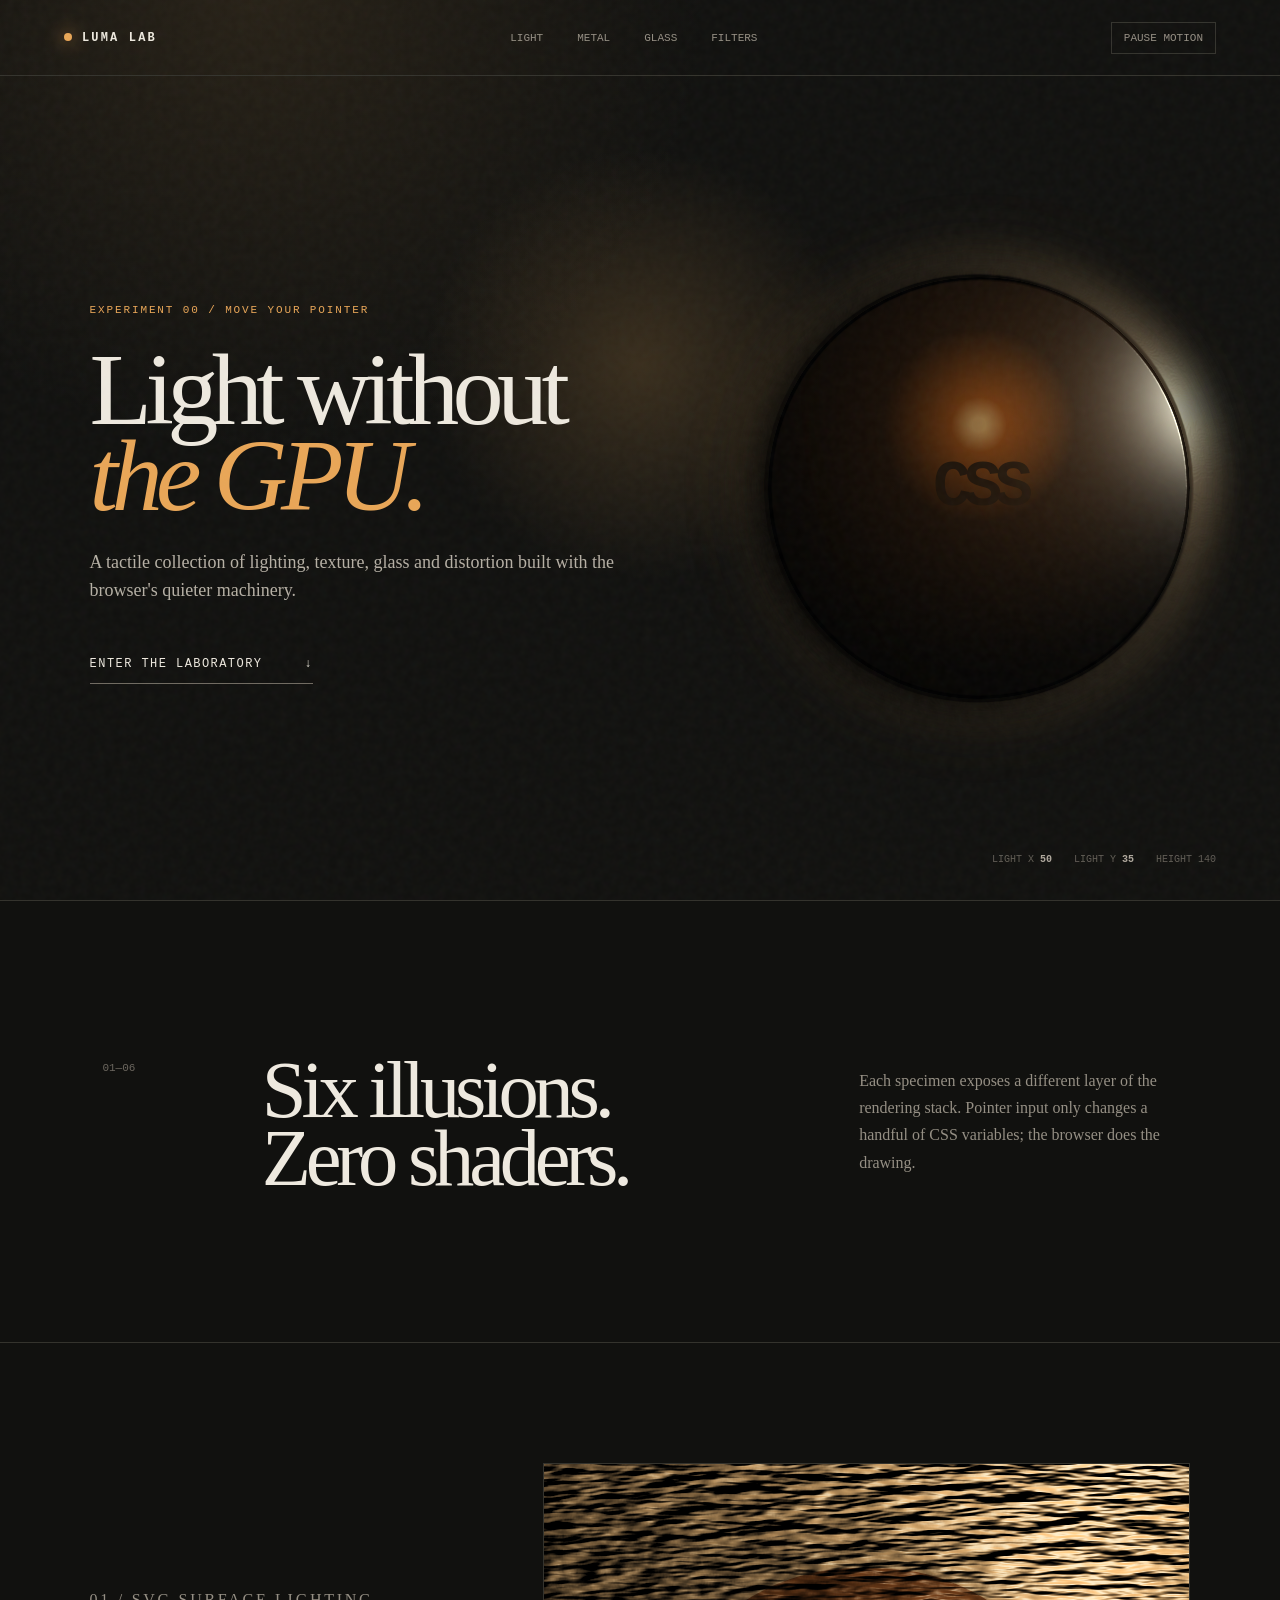
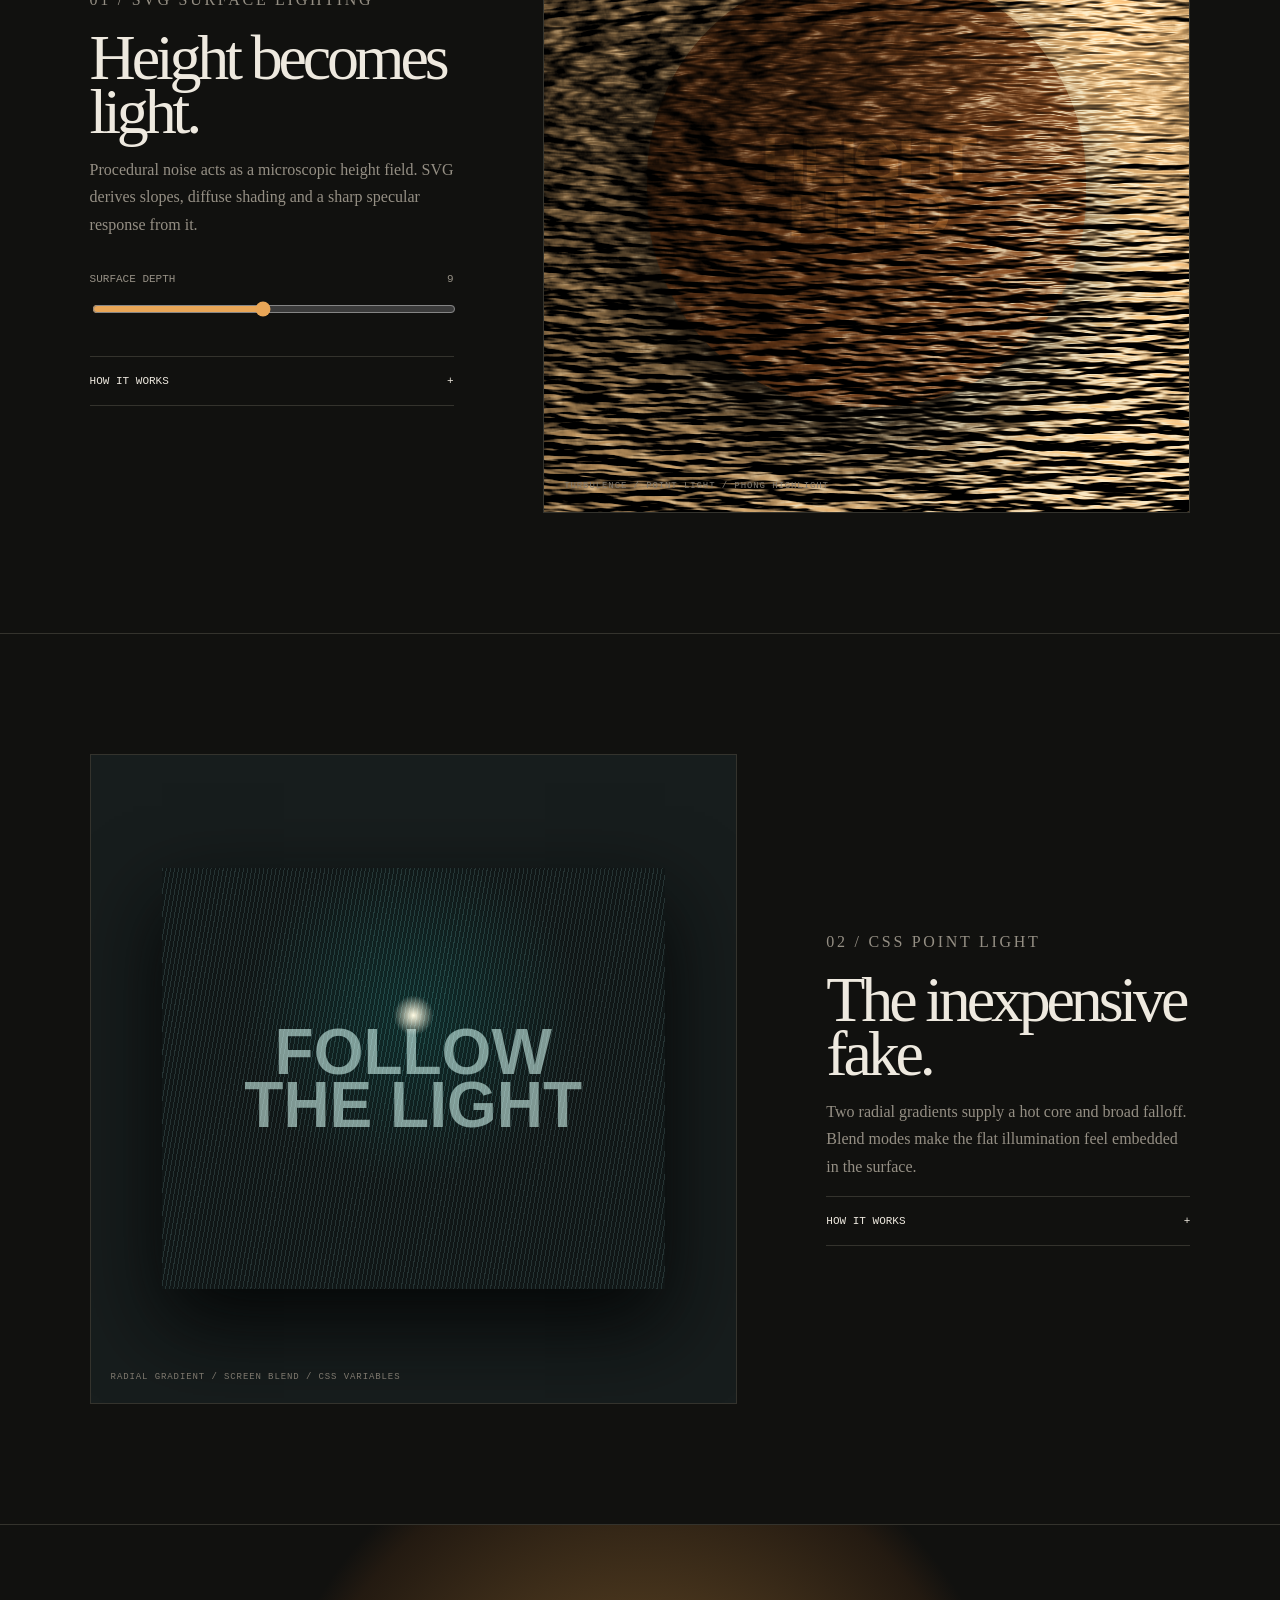
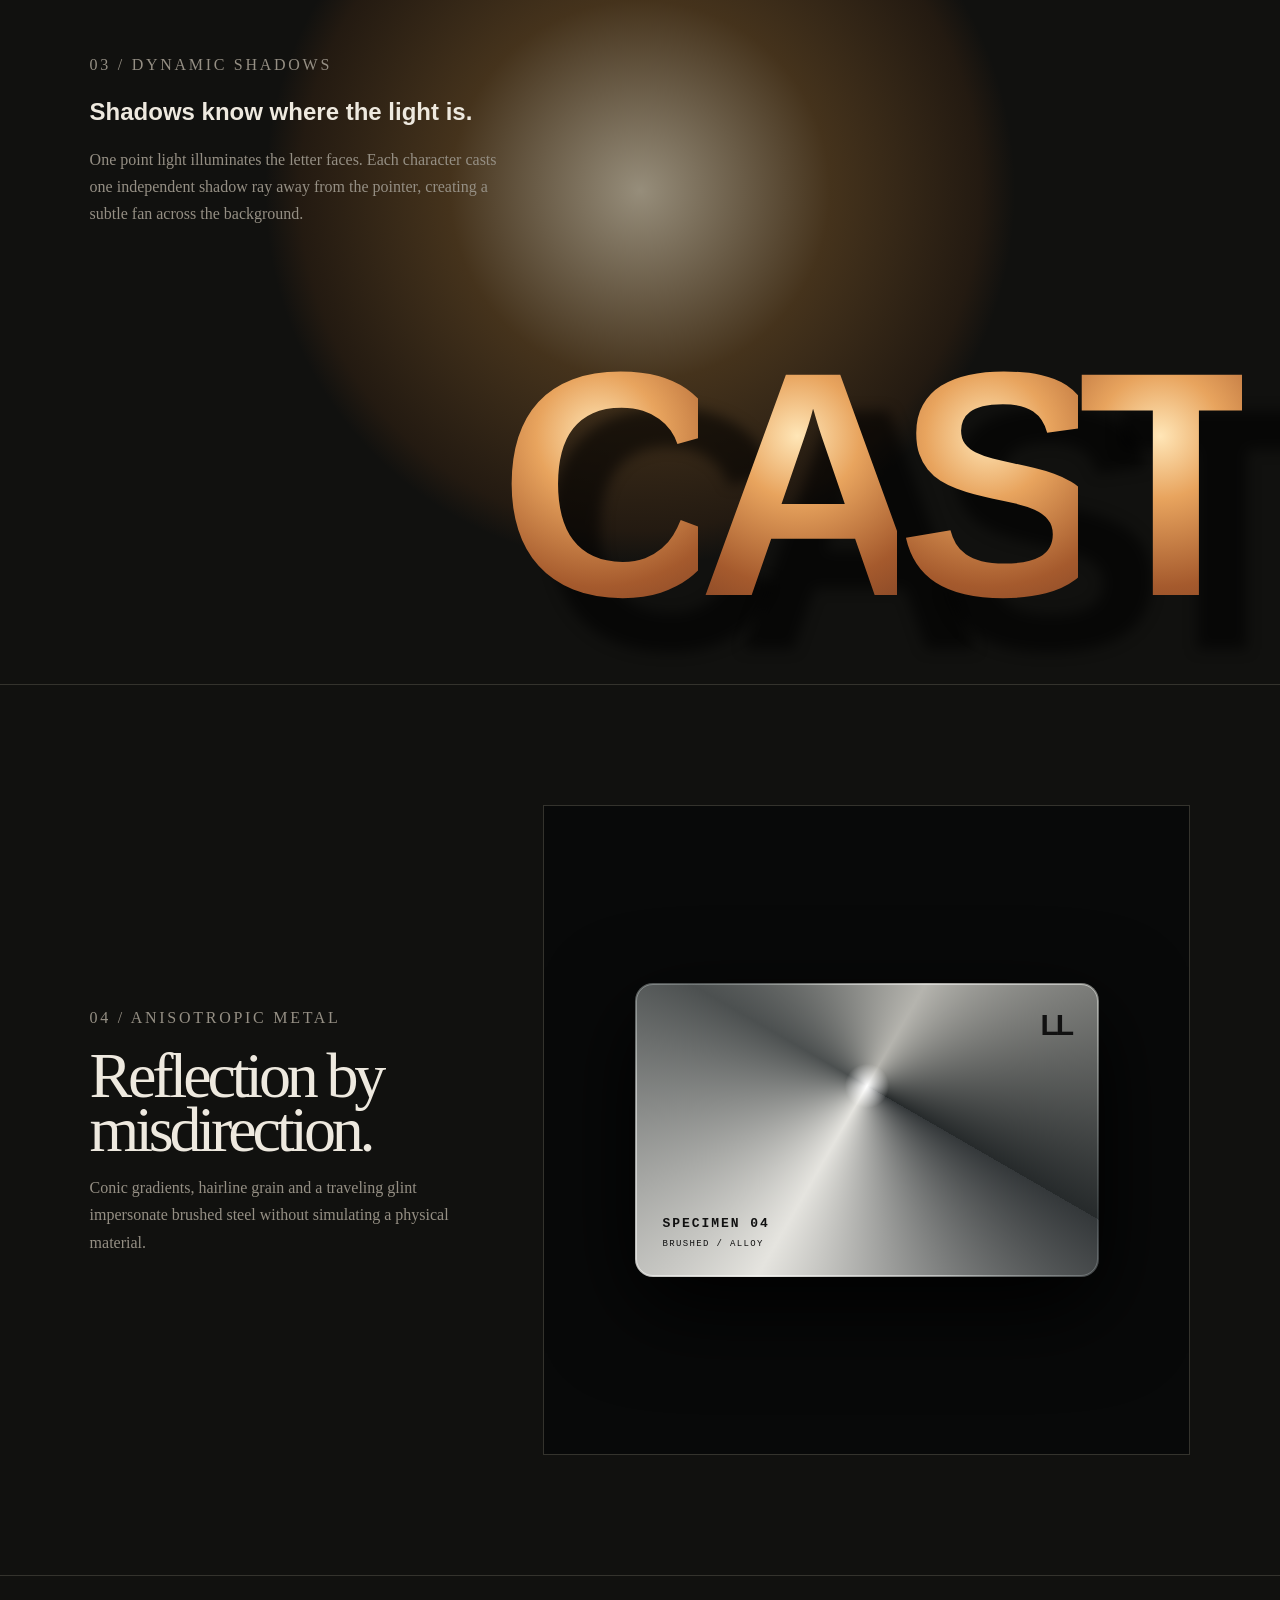
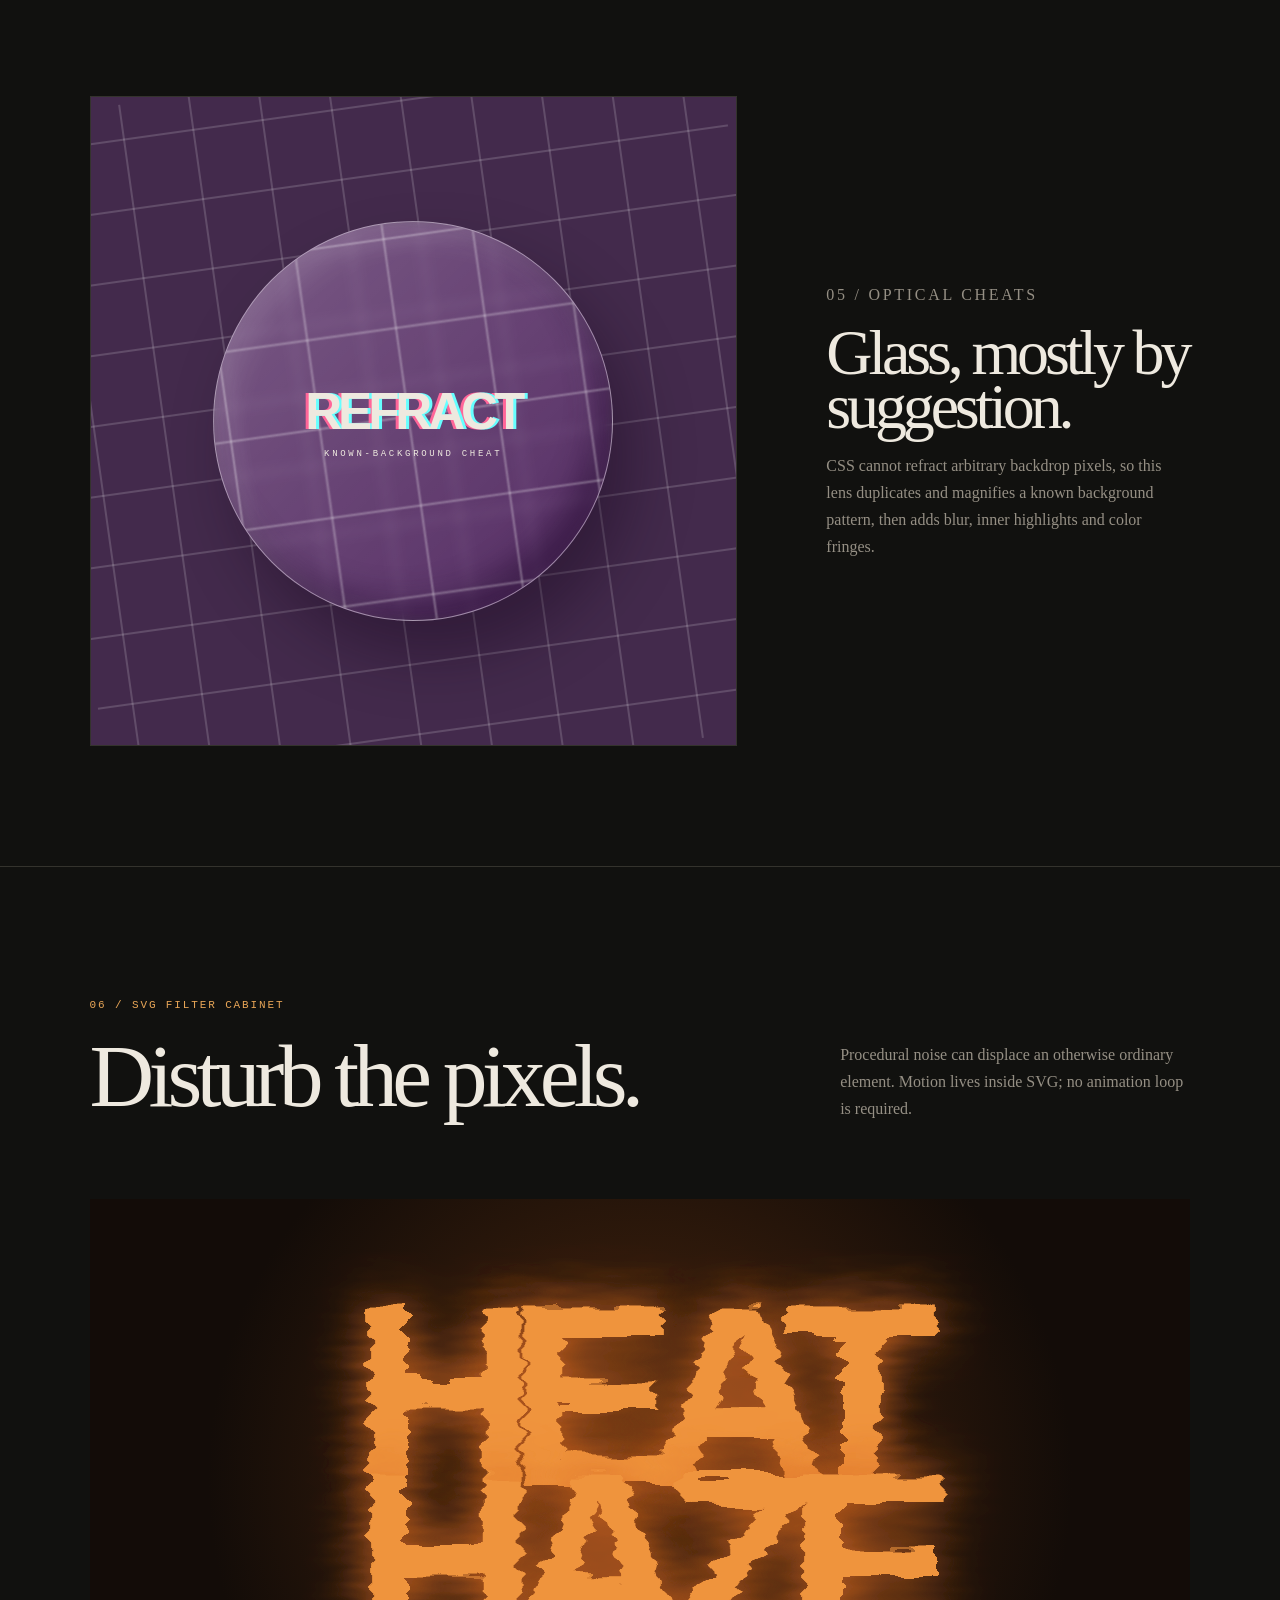
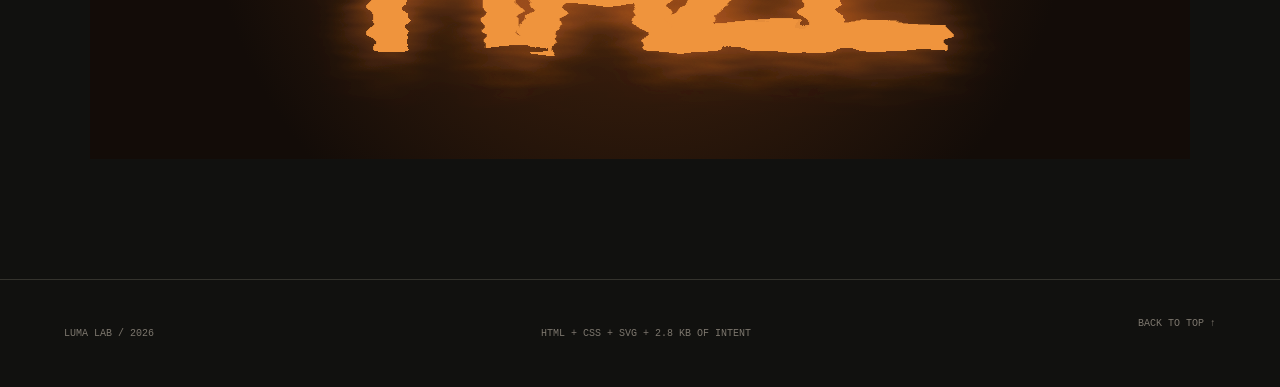
==== index.html @ a8d51a3a "Create Luma Lab CSS experiments" ====
<!doctype html>
<html lang="en">
<head>
  <meta charset="utf-8">
  <meta name="viewport" content="width=device-width,initial-scale=1">
  <meta name="description" content="A hands-on museum of CSS and SVG lighting illusions.">
  <title>Luma Lab — CSS Material Experiments</title>
  <link rel="stylesheet" href="styles.css">
  <link rel="stylesheet" href="overrides.css">
  <script src="script.js" defer></script>
</head>
<body>
  <svg class="filter-bank" aria-hidden="true">
    <defs>
      <filter id="hero-relief" x="-20%" y="-30%" width="140%" height="160%" color-interpolation-filters="sRGB">
        <feGaussianBlur in="SourceAlpha" stdDeviation="1.6" result="height"/>
        <feDiffuseLighting in="height" surfaceScale="7" diffuseConstant="1.15" lighting-color="#ffd8a0" result="diffuse">
          <fePointLight class="svg-light" x="450" y="120" z="140"/>
        </feDiffuseLighting>
        <feSpecularLighting in="height" surfaceScale="7" specularConstant="1.2" specularExponent="30" lighting-color="#fff8de" result="specular">
          <fePointLight class="svg-light" x="450" y="120" z="140"/>
        </feSpecularLighting>
        <feComposite in="diffuse" in2="SourceAlpha" operator="in" result="lit"/>
        <feBlend in="SourceGraphic" in2="lit" mode="multiply" result="shaded"/>
        <feComposite in="specular" in2="SourceAlpha" operator="in" result="shine"/>
        <feMerge><feMergeNode in="shaded"/><feMergeNode in="shine"/></feMerge>
      </filter>
      <filter id="rough-surface" x="-15%" y="-15%" width="130%" height="130%" color-interpolation-filters="sRGB">
        <feTurbulence type="fractalNoise" baseFrequency=".018 .1" numOctaves="3" seed="8" result="noise"/>
        <feDiffuseLighting in="noise" surfaceScale="9" diffuseConstant="1.1" lighting-color="#f2bc78" result="diffuse">
          <fePointLight class="svg-light" x="450" y="120" z="130"/>
        </feDiffuseLighting>
        <feSpecularLighting in="noise" surfaceScale="7" specularConstant=".75" specularExponent="22" lighting-color="#fff4ce" result="specular">
          <fePointLight class="svg-light" x="450" y="120" z="130"/>
        </feSpecularLighting>
        <feBlend in="SourceGraphic" in2="diffuse" mode="multiply" result="base"/>
        <feBlend in="base" in2="specular" mode="screen"/>
      </filter>
      <filter id="heat-haze" x="-15%" y="-15%" width="130%" height="130%">
        <feTurbulence type="fractalNoise" baseFrequency=".012 .07" numOctaves="2" seed="11" result="noise">
          <animate attributeName="baseFrequency" dur="8s" values=".012 .07;.018 .09;.012 .07" repeatCount="indefinite"/>
        </feTurbulence>
        <feDisplacementMap in="SourceGraphic" in2="noise" scale="24" xChannelSelector="R" yChannelSelector="B"/>
      </filter>
    </defs>
  </svg>

  <header class="site-header">
    <a class="brand" href="#top" aria-label="Luma Lab home"><span class="brand-dot"></span>LUMA LAB</a>
    <nav aria-label="Exhibits"><a href="#light">Light</a><a href="#metal">Metal</a><a href="#glass">Glass</a><a href="#filters">Filters</a></nav>
    <button class="motion-toggle" type="button" aria-pressed="false">Pause motion</button>
  </header>

  <main id="top">
    <section class="hero pointer-stage" data-svg-light>
      <div class="hero-copy">
        <p class="eyebrow">EXPERIMENT 00 / MOVE YOUR POINTER</p>
        <h1>Light without<br><em>the GPU.</em></h1>
        <p class="lede">A tactile collection of lighting, texture, glass and distortion built with the browser's quieter machinery.</p>
        <a class="start-link" href="#light">Enter the laboratory <span>↓</span></a>
      </div>
      <div class="hero-orb" aria-hidden="true"><span>CSS</span></div>
      <div class="hero-readout" aria-hidden="true"><span>LIGHT X <b data-readout-x>50</b></span><span>LIGHT Y <b data-readout-y>35</b></span><span>HEIGHT 140</span></div>
    </section>

    <section class="intro">
      <p class="section-number">01—06</p>
      <h2>Six illusions.<br>Zero shaders.</h2>
      <p>Each specimen exposes a different layer of the rendering stack. Pointer input only changes a handful of CSS variables; the browser does the drawing.</p>
    </section>

    <section class="exhibit" id="light">
      <div class="exhibit-copy">
        <p class="eyebrow">01 / SVG SURFACE LIGHTING</p>
        <h2>Height becomes light.</h2>
        <p>Procedural noise acts as a microscopic height field. SVG derives slopes, diffuse shading and a sharp specular response from it.</p>
        <div class="control-row">
          <label for="depth">Surface depth <output id="depth-output">9</output></label>
          <input id="depth" type="range" min="1" max="18" value="9">
        </div>
        <button class="details-toggle" type="button" aria-expanded="false">How it works <span>+</span></button>
        <div class="details"><code>&lt;feTurbulence&gt; → &lt;feDiffuseLighting&gt;<br>+ &lt;feSpecularLighting&gt;</code></div>
      </div>
      <div class="specimen rough-specimen pointer-stage" data-svg-light>
        <div class="rough-surface"><span>HEIGHT<br>FIELD</span></div>
        <p class="specimen-label">TURBULENCE / POINT LIGHT / PHONG HIGHLIGHT</p>
      </div>
    </section>

    <section class="exhibit reverse" id="gradient-light">
      <div class="exhibit-copy">
        <p class="eyebrow">02 / CSS POINT LIGHT</p>
        <h2>The inexpensive fake.</h2>
        <p>Two radial gradients supply a hot core and broad falloff. Blend modes make the flat illumination feel embedded in the surface.</p>
        <button class="details-toggle" type="button" aria-expanded="false">How it works <span>+</span></button>
        <div class="details"><code>radial-gradient(at var(--x) var(--y))<br>background-blend-mode: screen</code></div>
      </div>
      <div class="specimen gradient-specimen pointer-stage">
        <div class="gradient-plate"><span>FOLLOW<br>THE LIGHT</span></div>
        <p class="specimen-label">RADIAL GRADIENT / SCREEN BLEND / CSS VARIABLES</p>
      </div>
    </section>

    <section class="shadow-gallery pointer-stage">
      <div class="exhibit-copy">
        <p class="eyebrow">03 / DYNAMIC SHADOWS</p>
        <h2>Shadows know where the light is.</h2>
        <p>One point light illuminates the letter faces. Each character casts one independent shadow ray away from the pointer, creating a subtle fan across the background.</p>
      </div>
      <div class="shadow-word" aria-label="Cast"><span class="shadow-char" data-char="C">C</span><span class="shadow-char" data-char="A">A</span><span class="shadow-char" data-char="S">S</span><span class="shadow-char" data-char="T">T</span></div>
    </section>

    <section class="exhibit" id="metal">
      <div class="exhibit-copy">
        <p class="eyebrow">04 / ANISOTROPIC METAL</p>
        <h2>Reflection by misdirection.</h2>
        <p>Conic gradients, hairline grain and a traveling glint impersonate brushed steel without simulating a physical material.</p>
      </div>
      <div class="specimen metal-specimen pointer-stage">
        <div class="metal-card"><span class="metal-mark">LL</span><strong>SPECIMEN 04</strong><small>BRUSHED / ALLOY</small></div>
      </div>
    </section>

    <section class="exhibit reverse" id="glass">
      <div class="exhibit-copy">
        <p class="eyebrow">05 / OPTICAL CHEATS</p>
        <h2>Glass, mostly by suggestion.</h2>
        <p>CSS cannot refract arbitrary backdrop pixels, so this lens duplicates and magnifies a known background pattern, then adds blur, inner highlights and color fringes.</p>
      </div>
      <div class="specimen glass-specimen pointer-stage">
        <div class="glass-grid" aria-hidden="true"></div>
        <div class="glass-lens"><span>REFRACT</span><small>KNOWN-BACKGROUND CHEAT</small></div>
      </div>
    </section>

    <section class="filter-section" id="filters">
      <div class="filter-heading"><div><p class="eyebrow">06 / SVG FILTER CABINET</p><h2>Disturb the pixels.</h2></div><p>Procedural noise can displace an otherwise ordinary element. Motion lives inside SVG; no animation loop is required.</p></div>
      <div class="haze-wrap"><div class="haze-card"><span>HEAT</span><span>HAZE</span></div></div>
    </section>
  </main>

  <footer><p>LUMA LAB / 2026</p><p>HTML + CSS + SVG + 2.8 KB OF INTENT</p><a href="#top">BACK TO TOP ↑</a></footer>
</body>
</html>
---- styles.css ----
:root{--ink:#eee9df;--muted:#958f84;--paper:#11110f;--panel:#191916;--line:#34332d;--amber:#e9a657;--x:50%;--y:35%;--dx:0;--dy:0;color-scheme:dark;font-family:Arial,Helvetica,sans-serif}*{box-sizing:border-box}html{scroll-behavior:smooth}body{margin:0;background:var(--paper);color:var(--ink);overflow-x:hidden;background-image:radial-gradient(circle at 20% 0%,#272117 0,transparent 28rem)}body::after{content:"";position:fixed;inset:0;pointer-events:none;opacity:.14;z-index:10;background-image:url("data:image/svg+xml,%3Csvg viewBox='0 0 120 120' xmlns='http://www.w3.org/2000/svg'%3E%3Cfilter id='n'%3E%3CfeTurbulence type='fractalNoise' baseFrequency='.9' numOctaves='2' stitchTiles='stitch'/%3E%3C/filter%3E%3Crect width='100%25' height='100%25' filter='url(%23n)' opacity='.25'/%3E%3C/svg%3E")}a{color:inherit}.filter-bank{position:absolute;width:0;height:0}.site-header{height:76px;border-bottom:1px solid var(--line);display:flex;align-items:center;justify-content:space-between;padding:0 clamp(22px,5vw,72px);position:relative;z-index:3}.brand{text-decoration:none;font:700 12px/1 monospace;letter-spacing:.18em}.brand-dot{width:8px;height:8px;background:var(--amber);border-radius:50%;display:inline-block;margin-right:10px;box-shadow:0 0 18px var(--amber)}nav{display:flex;gap:34px}nav a,.motion-toggle{font:11px monospace;text-transform:uppercase;text-decoration:none;color:var(--muted)}nav a:hover{color:var(--ink)}.motion-toggle{border:1px solid var(--line);padding:9px 12px;background:transparent;cursor:pointer}.hero{min-height:calc(100vh - 76px);display:grid;grid-template-columns:1.2fr .8fr;align-items:center;padding:8vw clamp(22px,7vw,110px);position:relative;isolation:isolate;--light:radial-gradient(circle 300px at var(--x) var(--y),rgba(241,177,94,.18),transparent 72%)}.hero::before{content:"";position:absolute;inset:0;background:var(--light);z-index:-1}.eyebrow{font:11px/1.4 monospace;letter-spacing:.17em;color:var(--amber);text-transform:uppercase}.hero h1,.intro h2,.exhibit h2,.filter-section h2{font:500 clamp(3.5rem,8vw,8.7rem)/.84 Georgia,serif;letter-spacing:-.065em;margin:.28em 0}.hero h1 em{font-weight:400;color:var(--amber)}.lede{font:18px/1.6 Georgia,serif;color:#b6b0a5;max-width:570px}.start-link{display:inline-flex;gap:42px;margin-top:34px;text-decoration:none;border-bottom:1px solid #706b61;padding:0 0 12px;font:12px monospace;letter-spacing:.12em;text-transform:uppercase}.hero-orb{width:min(33vw,430px);aspect-ratio:1;border-radius:50%;display:grid;place-items:center;justify-self:end;background:radial-gradient(circle at var(--x) var(--y),#ffe3ae 0 2%,#b76c28 8%,#39291b 28%,#111 72%);box-shadow:calc(var(--dx)*-18px) calc(var(--dy)*-18px) 50px #000,0 0 100px rgba(225,145,59,.12);filter:url(#hero-relief);transition:transform .15s ease-out;transform:perspective(900px) rotateX(calc(var(--dy)*-5deg)) rotateY(calc(var(--dx)*7deg))}.hero-orb span{font:700 clamp(2rem,5vw,5rem) monospace;letter-spacing:-.12em;color:#3a2c1e}.hero-readout{position:absolute;right:5vw;bottom:35px;display:flex;gap:22px;color:#615d55;font:10px monospace}.hero-readout b{color:#afa89d}.intro{padding:150px max(22px,8vw);border-top:1px solid var(--line);display:grid;grid-template-columns:.3fr 1.4fr .8fr;gap:40px;align-items:end}.intro h2{font-size:clamp(3rem,6.3vw,7rem);margin:0}.intro>p:last-child,.exhibit-copy>p,.filter-heading>p{color:var(--muted);font:16px/1.7 Georgia,serif;max-width:460px}.section-number{font:11px monospace;color:#6c675f;align-self:start}.exhibit{border-top:1px solid var(--line);padding:120px max(22px,7vw);display:grid;grid-template-columns:minmax(280px,.72fr) minmax(420px,1.28fr);gap:7vw;align-items:center}.exhibit.reverse{grid-template-columns:minmax(420px,1.28fr) minmax(280px,.72fr)}.reverse .exhibit-copy{order:2}.exhibit h2{font-size:clamp(3rem,5vw,6rem)}.specimen{height:min(60vw,650px);position:relative;display:grid;place-items:center;border:1px solid var(--line);overflow:hidden}.specimen-label{position:absolute;left:20px;bottom:12px;color:#7f796f;font:9px monospace;letter-spacing:.1em}.rough-specimen{background:#171411}.rough-surface{width:68%;aspect-ratio:1;border-radius:48%;background:#8f633e;display:grid;place-items:center;filter:url(#rough-surface);box-shadow:0 40px 80px #000}.rough-surface span{font:700 clamp(2rem,5vw,5rem)/.83 Arial;text-align:center;color:#c2915c;letter-spacing:-.08em}.control-row{margin:35px 0}.control-row label{display:flex;justify-content:space-between;font:11px monospace;color:var(--muted);text-transform:uppercase}.control-row input{width:100%;accent-color:var(--amber);margin-top:16px}.details-toggle{width:100%;border:0;border-top:1px solid var(--line);border-bottom:1px solid var(--line);background:none;color:var(--ink);padding:18px 0;text-align:left;display:flex;justify-content:space-between;cursor:pointer;font:11px monospace;text-transform:uppercase}.details{display:grid;grid-template-rows:0fr;transition:grid-template-rows .3s}.details code{overflow:hidden;color:#9e978c;font:12px/1.8 monospace}.details.open{grid-template-rows:1fr;padding-top:16px}.gradient-specimen{background:#171d1d}.gradient-plate{width:78%;height:65%;display:grid;place-items:center;background:radial-gradient(circle 20px at var(--x) var(--y),#fff9db,transparent 100%),radial-gradient(circle 240px at var(--x) var(--y),rgba(113,227,220,.6),transparent 70%),repeating-linear-gradient(100deg,#253333 0 1px,#101616 1px 4px);background-blend-mode:screen,soft-light,normal;box-shadow:0 35px 80px #050707}.gradient-plate span{font:700 clamp(2rem,5vw,5rem)/.82 Arial;text-align:center;color:#768d88;mix-blend-mode:screen}.shadow-gallery{min-height:760px;border-top:1px solid var(--line);padding:110px max(22px,7vw);position:relative;overflow:hidden;background:radial-gradient(circle 200px at var(--x) var(--y),rgba(255,208,145,.25),transparent 75%)}.shadow-gallery .exhibit-copy{position:relative;z-index:2;max-width:420px}.shadow-word{font:900 clamp(7rem,25vw,25rem)/1 Arial;letter-spacing:-.1em;position:absolute;right:3vw;bottom:40px;color:#c18447;text-shadow:calc(var(--dx)*-5px) calc(var(--dy)*-5px) 2px rgba(0,0,0,.35),calc(var(--dx)*-22px) calc(var(--dy)*-22px) 13px rgba(0,0,0,.36),calc(var(--dx)*-55px) calc(var(--dy)*-55px) 36px rgba(0,0,0,.24)}.metal-specimen{background:#080909}.metal-card{width:72%;aspect-ratio:1.58;border-radius:18px;padding:28px;display:flex;flex-direction:column;justify-content:flex-end;position:relative;color:#111;background:radial-gradient(circle 22px at var(--x) var(--y),#fff,transparent 100%),conic-gradient(from 120deg at var(--x) var(--y),#34383a,#e5e4df,#4c5050,#b5b4ae,#262a2b),repeating-linear-gradient(90deg,transparent 0 2px,rgba(0,0,0,.1) 2px 3px);background-blend-mode:screen,normal,overlay;box-shadow:0 30px 90px #000}.metal-card::after{content:"";position:absolute;inset:1px;border-radius:17px;border:1px solid rgba(255,255,255,.5);mix-blend-mode:overlay}.metal-card strong,.metal-card small{font-family:monospace;letter-spacing:.15em}.metal-card small{font-size:9px;margin-top:8px}.metal-mark{position:absolute;top:25px;right:28px;font:900 30px Arial;letter-spacing:-.1em}.glass-specimen{background:#432a4c}.glass-grid{position:absolute;inset:-30px;background:linear-gradient(90deg,transparent 48%,rgba(255,255,255,.16) 49% 51%,transparent 52%),linear-gradient(transparent 48%,rgba(255,255,255,.16) 49% 51%,transparent 52%);background-size:70px 70px;transform:translate(calc(var(--dx)*-15px),calc(var(--dy)*-15px)) rotate(-8deg)}.glass-lens{width:62%;aspect-ratio:1;border-radius:50%;display:grid;place-content:center;text-align:center;z-index:2;backdrop-filter:blur(15px) saturate(1.7);background:linear-gradient(135deg,rgba(255,255,255,.25),rgba(255,255,255,.03));border:1px solid rgba(255,255,255,.42);box-shadow:inset 12px 12px 30px rgba(255,255,255,.13),inset -15px -20px 30px rgba(26,5,37,.45),20px 35px 60px rgba(18,3,24,.35);transform:translate(calc(var(--dx)*20px),calc(var(--dy)*20px))}.glass-lens span{font:800 clamp(2rem,4vw,4.5rem) Arial;letter-spacing:-.08em;text-shadow:3px 0 #6ff,-3px 0 #f69}.glass-lens small{font:9px monospace;letter-spacing:.3em;margin-top:8px}.filter-section{border-top:1px solid var(--line);padding:120px max(22px,7vw)}.filter-heading{display:grid;grid-template-columns:1fr .5fr;gap:50px;align-items:end}.filter-section h2{font-size:clamp(3.5rem,7vw,8rem)}.haze-wrap{height:560px;margin-top:60px;display:grid;place-items:center;overflow:hidden;background:radial-gradient(circle,#4c270e,#130c08 70%)}.haze-card{font:900 clamp(7rem,20vw,18rem)/.65 Arial;letter-spacing:-.12em;color:#ef943d;display:flex;flex-direction:column;filter:url(#heat-haze);text-shadow:0 0 50px #da6b24}.paused *,.paused *::before,.paused *::after{animation-play-state:paused!important;transition:none!important}footer{border-top:1px solid var(--line);padding:38px max(22px,5vw);display:flex;justify-content:space-between;color:#7c766d;font:10px monospace}footer a{text-decoration:none}@media(max-width:850px){nav{display:none}.hero{grid-template-columns:1fr;padding-top:100px}.hero-orb{position:absolute;right:-20%;top:12%;width:75vw;z-index:-1;opacity:.75}.intro,.exhibit,.exhibit.reverse,.filter-heading{grid-template-columns:1fr}.intro{padding-block:90px}.exhibit{padding-block:80px}.reverse .exhibit-copy{order:0}.specimen{height:110vw;max-height:600px}.shadow-gallery{min-height:650px}.shadow-word{bottom:80px}.filter-heading{gap:10px}footer{gap:20px;flex-wrap:wrap}}@media(prefers-reduced-motion:reduce){html{scroll-behavior:auto}*{animation-duration:.01ms!important;animation-iteration-count:1!important;transition:none!important}}
---- overrides.css ----
/* Corrections layered separately so the compact base stylesheet stays untouched. */

.hero {
  --light: radial-gradient(
    circle 300px at var(--stage-x, 50%) var(--stage-y, 35%),
    rgb(241 177 94 / 0.18),
    transparent 72%
  );
}

.shadow-gallery {
  background: radial-gradient(
    circle 500px at var(--stage-x, 50%) var(--stage-y, 35%),
    rgb(255 239 207 / 0.56),
    rgb(234 158 69 / 0.24) 38%,
    rgb(196 106 35 / 0.10) 68%,
    transparent 75%
  );
}

.shadow-word {
  isolation: isolate;
  display: flex;
  color: transparent;
  background: none;
  filter: none;
  text-shadow: none;
}

.shadow-word::before {
  content: none;
}

.shadow-char {
  position: relative;
  display: inline-block;
  color: transparent;
  background: radial-gradient(
    circle 260px at var(--char-light-x, 50%) var(--char-light-y, 35%),
    #ffe6b7 0%,
    #e8a45e 24%,
    #a55a2d 58%,
    #63301f 100%
  );
  background-clip: text;
  -webkit-background-clip: text;
}

.shadow-char::before {
  content: attr(data-char);
  position: absolute;
  inset: 0;
  z-index: -1;
  color: rgb(0 0 0 / 0.56);
  text-shadow: none;
  transform-origin: center;
  transform:
    translate(var(--char-shadow-x, 45px), var(--char-shadow-y, 45px))
    scale(var(--char-shadow-scale, 1.08));
  filter: blur(var(--char-shadow-blur, 6px));
}

.glass-lens {
  overflow: hidden;
  isolation: isolate;
  backdrop-filter: blur(6px) saturate(1.7);
}

.glass-lens::before {
  content: "";
  position: absolute;
  inset: -30%;
  z-index: -1;
  background:
    linear-gradient(90deg, transparent 48%, rgb(255 255 255 / 0.28) 49% 51%, transparent 52%),
    linear-gradient(transparent 48%, rgb(255 255 255 / 0.28) 49% 51%, transparent 52%);
  background-size: 70px 70px;
  transform:
    translate(calc(var(--dx) * -32px), calc(var(--dy) * -32px))
    rotate(-8deg)
    scale(1.28);
  filter: blur(0.35px);
  opacity: 0.88;
}

.glass-lens span,
.glass-lens small {
  position: relative;
  z-index: 1;
}
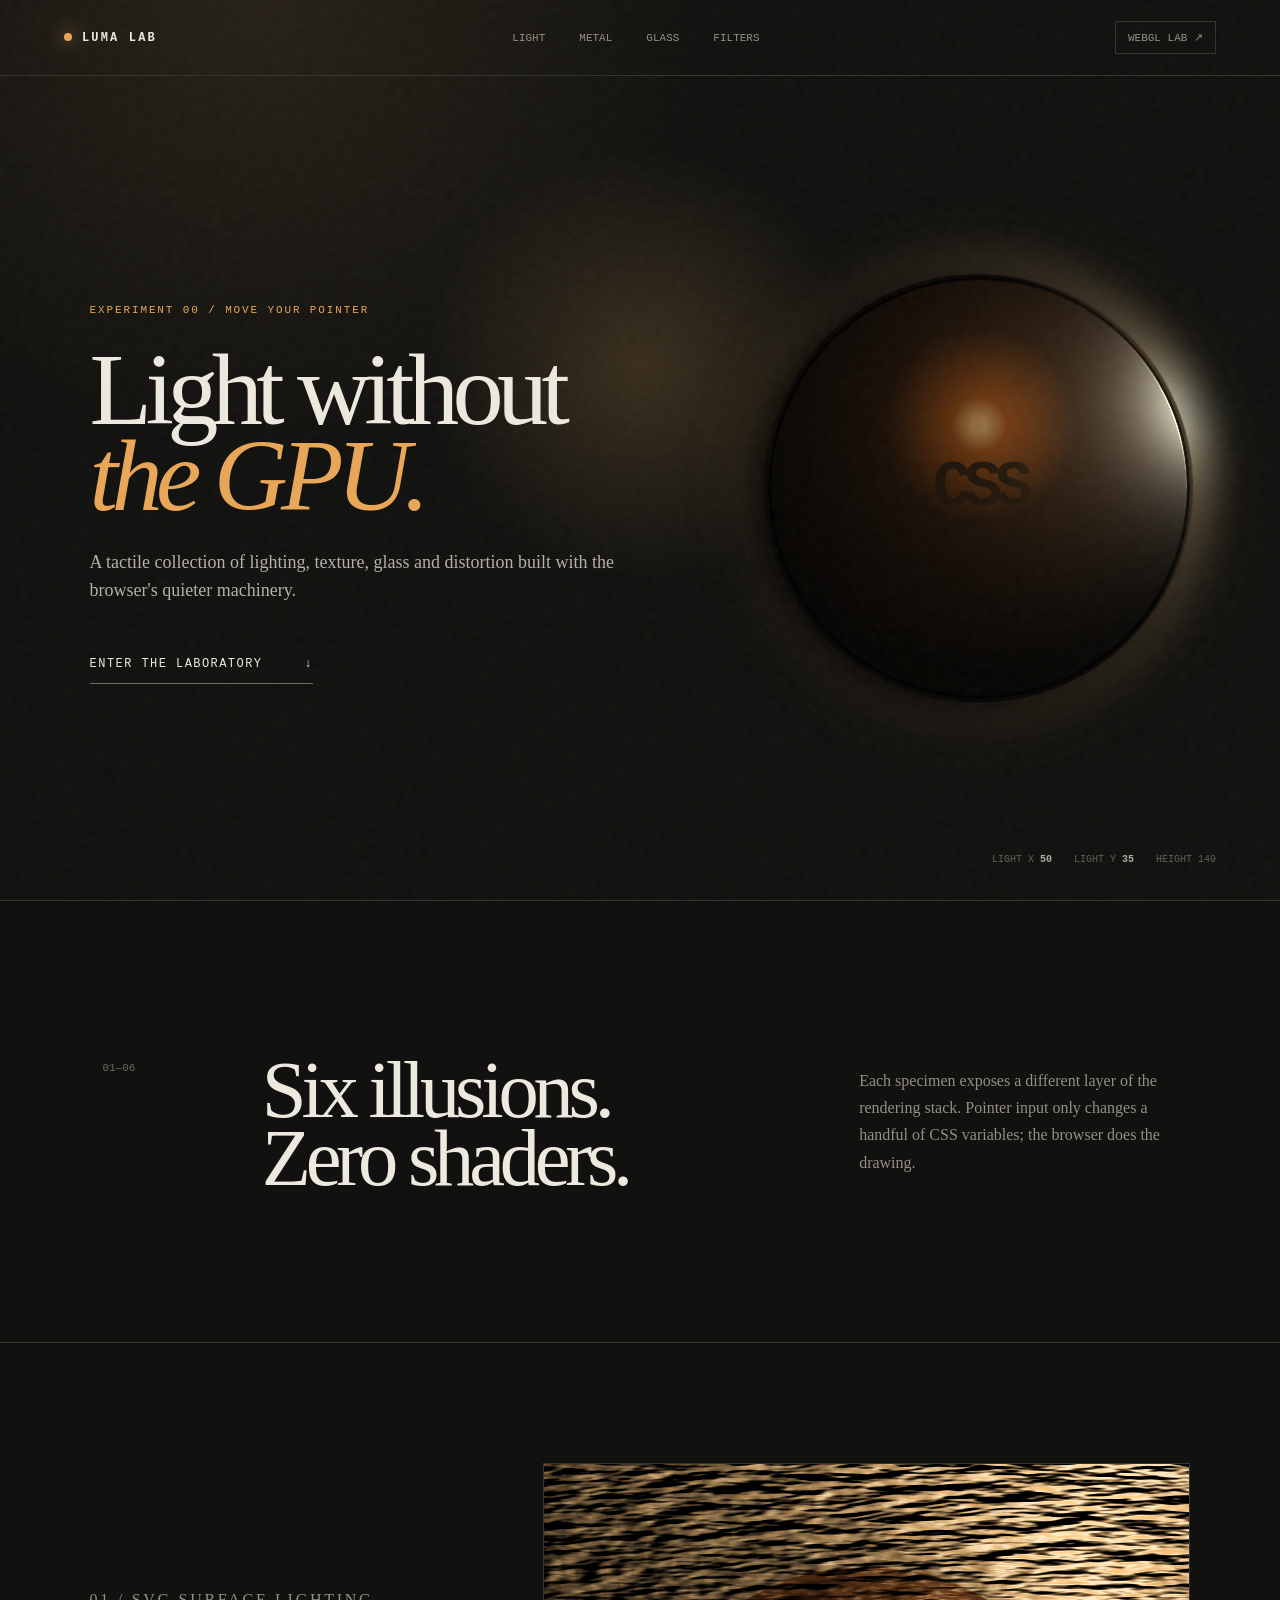
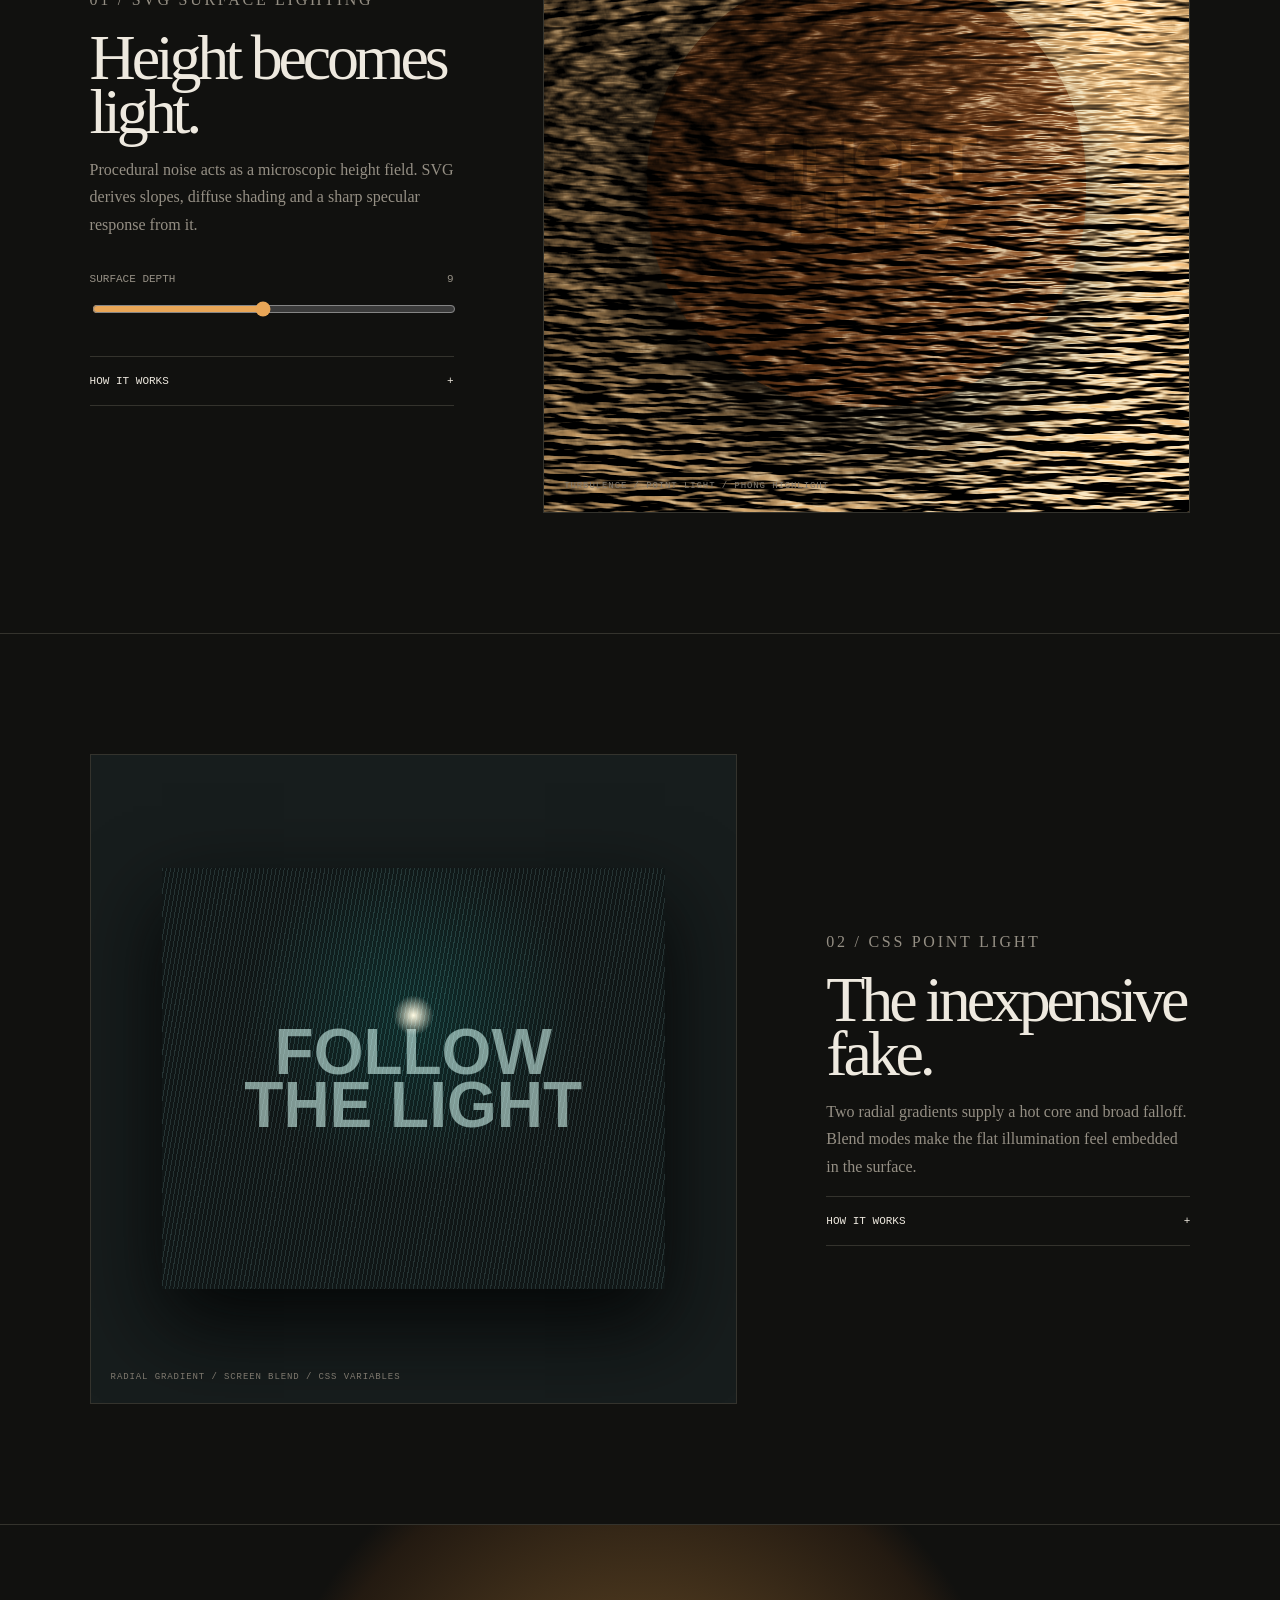
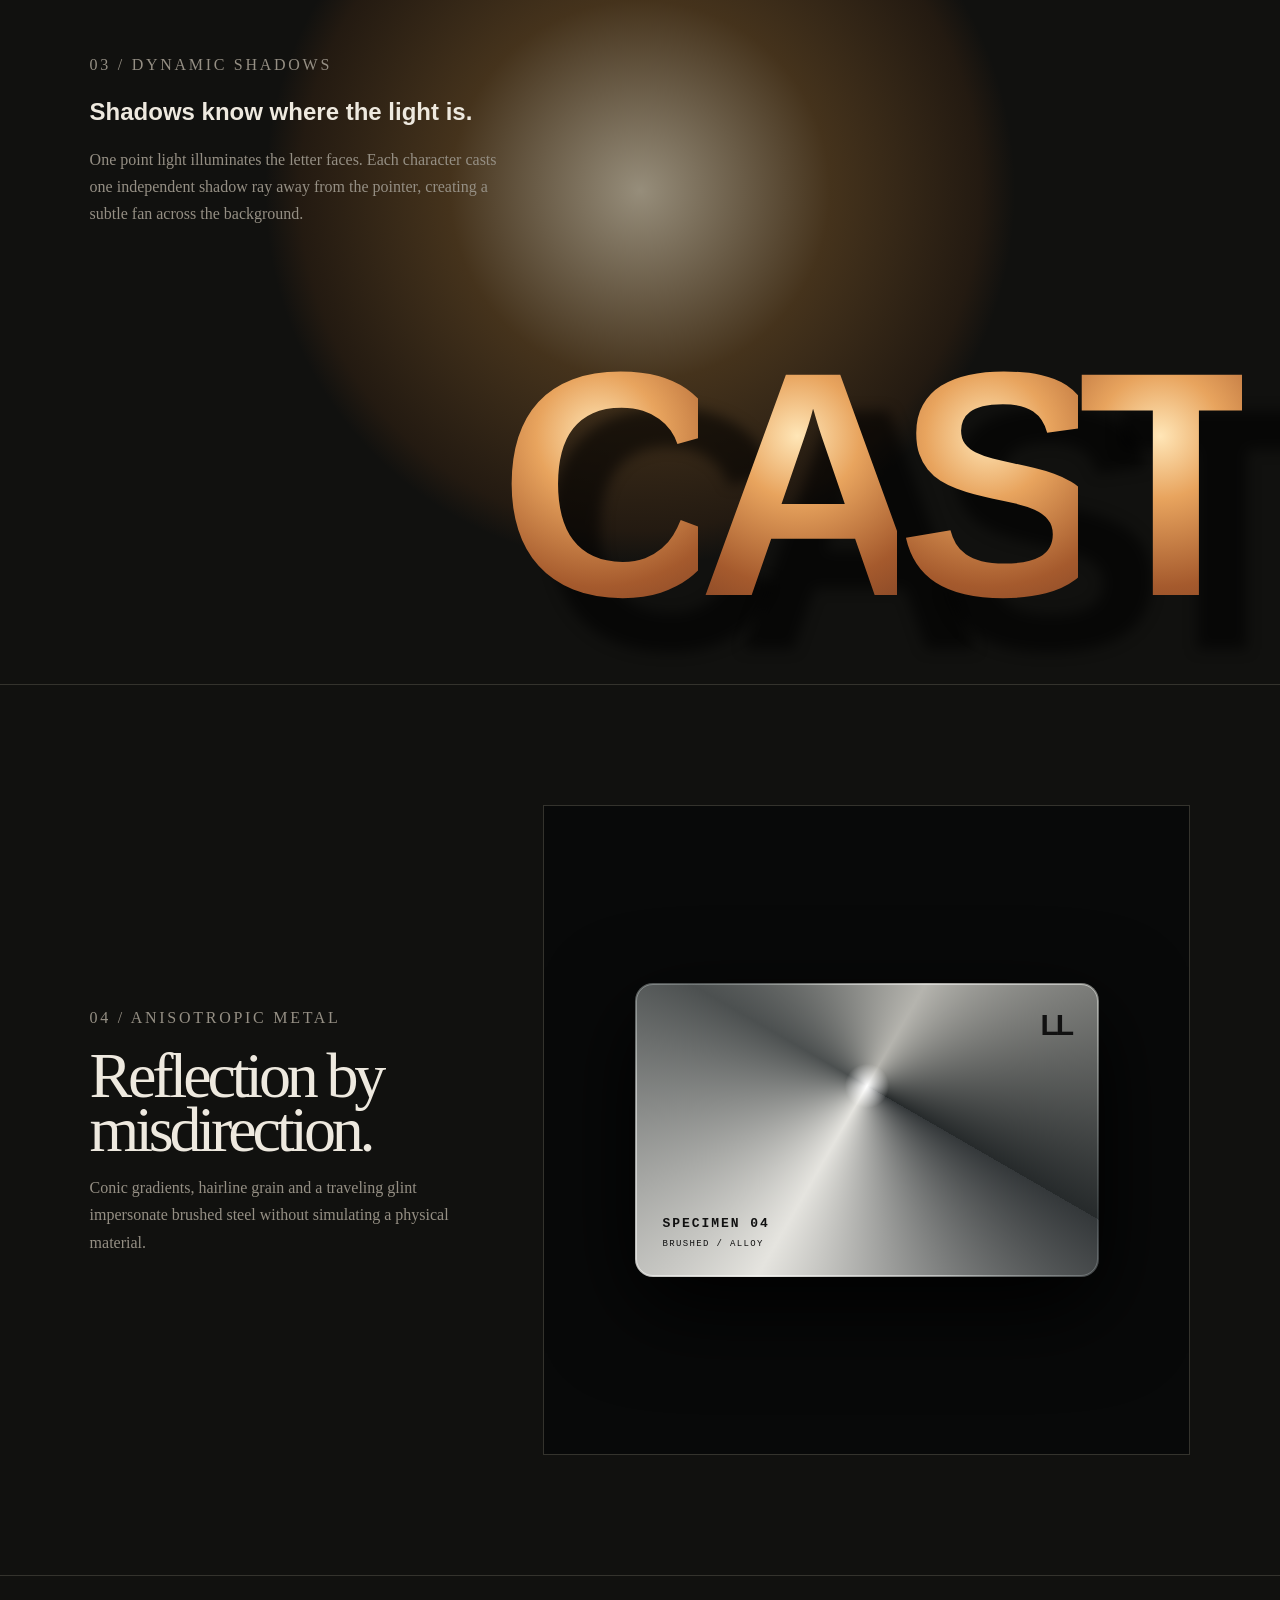
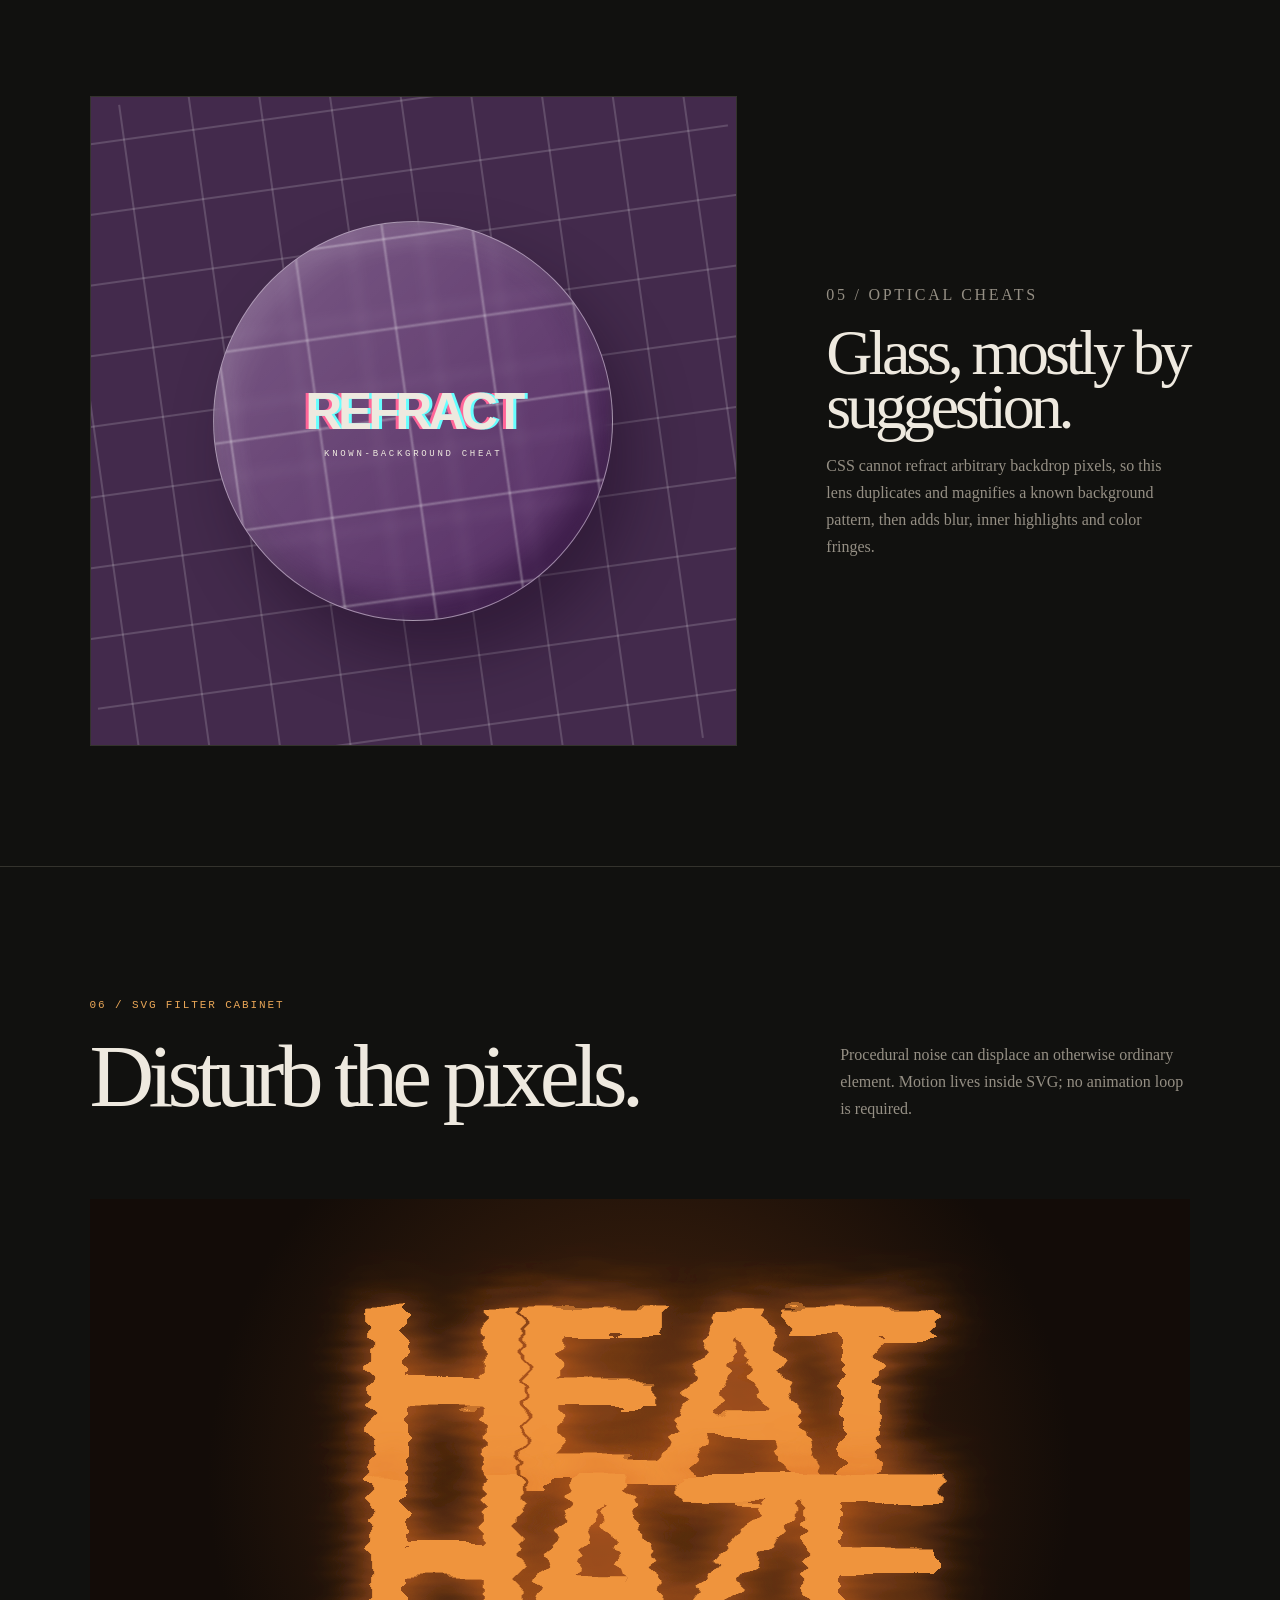
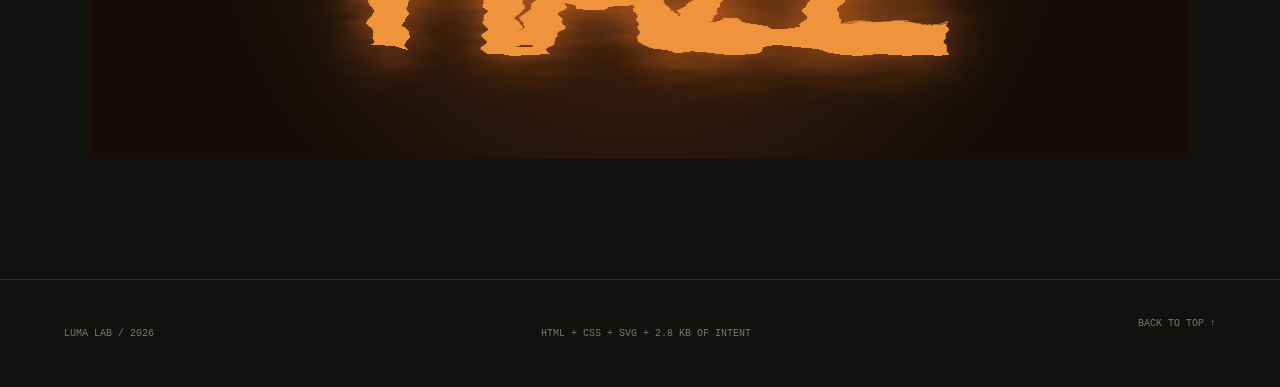
==== commit 1b4cb6c5: "Add dual-pipeline PBR experiment" ====
--- a/index.html
+++ b/index.html
@@ -48,7 +48,7 @@
   <header class="site-header">
     <a class="brand" href="#top" aria-label="Luma Lab home"><span class="brand-dot"></span>LUMA LAB</a>
     <nav aria-label="Exhibits"><a href="#light">Light</a><a href="#metal">Metal</a><a href="#glass">Glass</a><a href="#filters">Filters</a></nav>
-    <button class="motion-toggle" type="button" aria-pressed="false">Pause motion</button>
+    <a class="motion-toggle" href="pbr.html">WebGL lab ↗</a>
   </header>
 
   <main id="top">
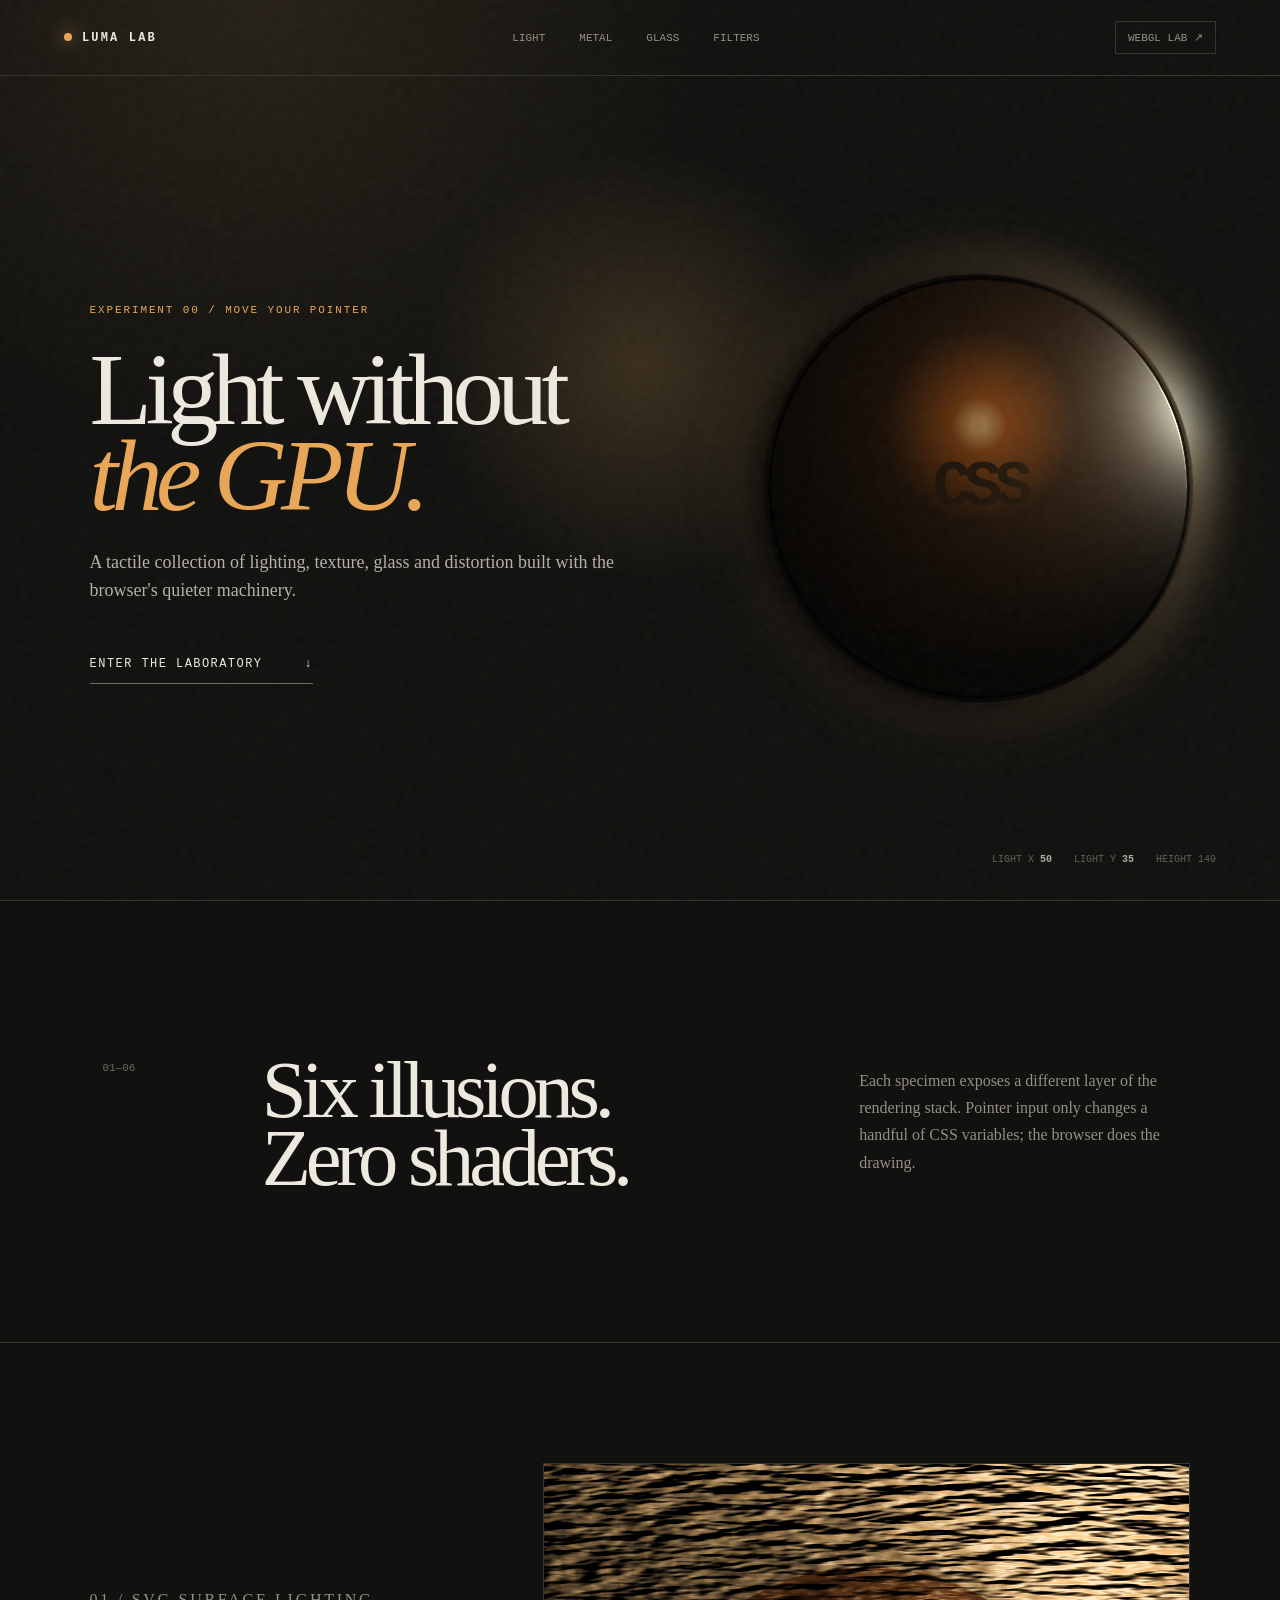
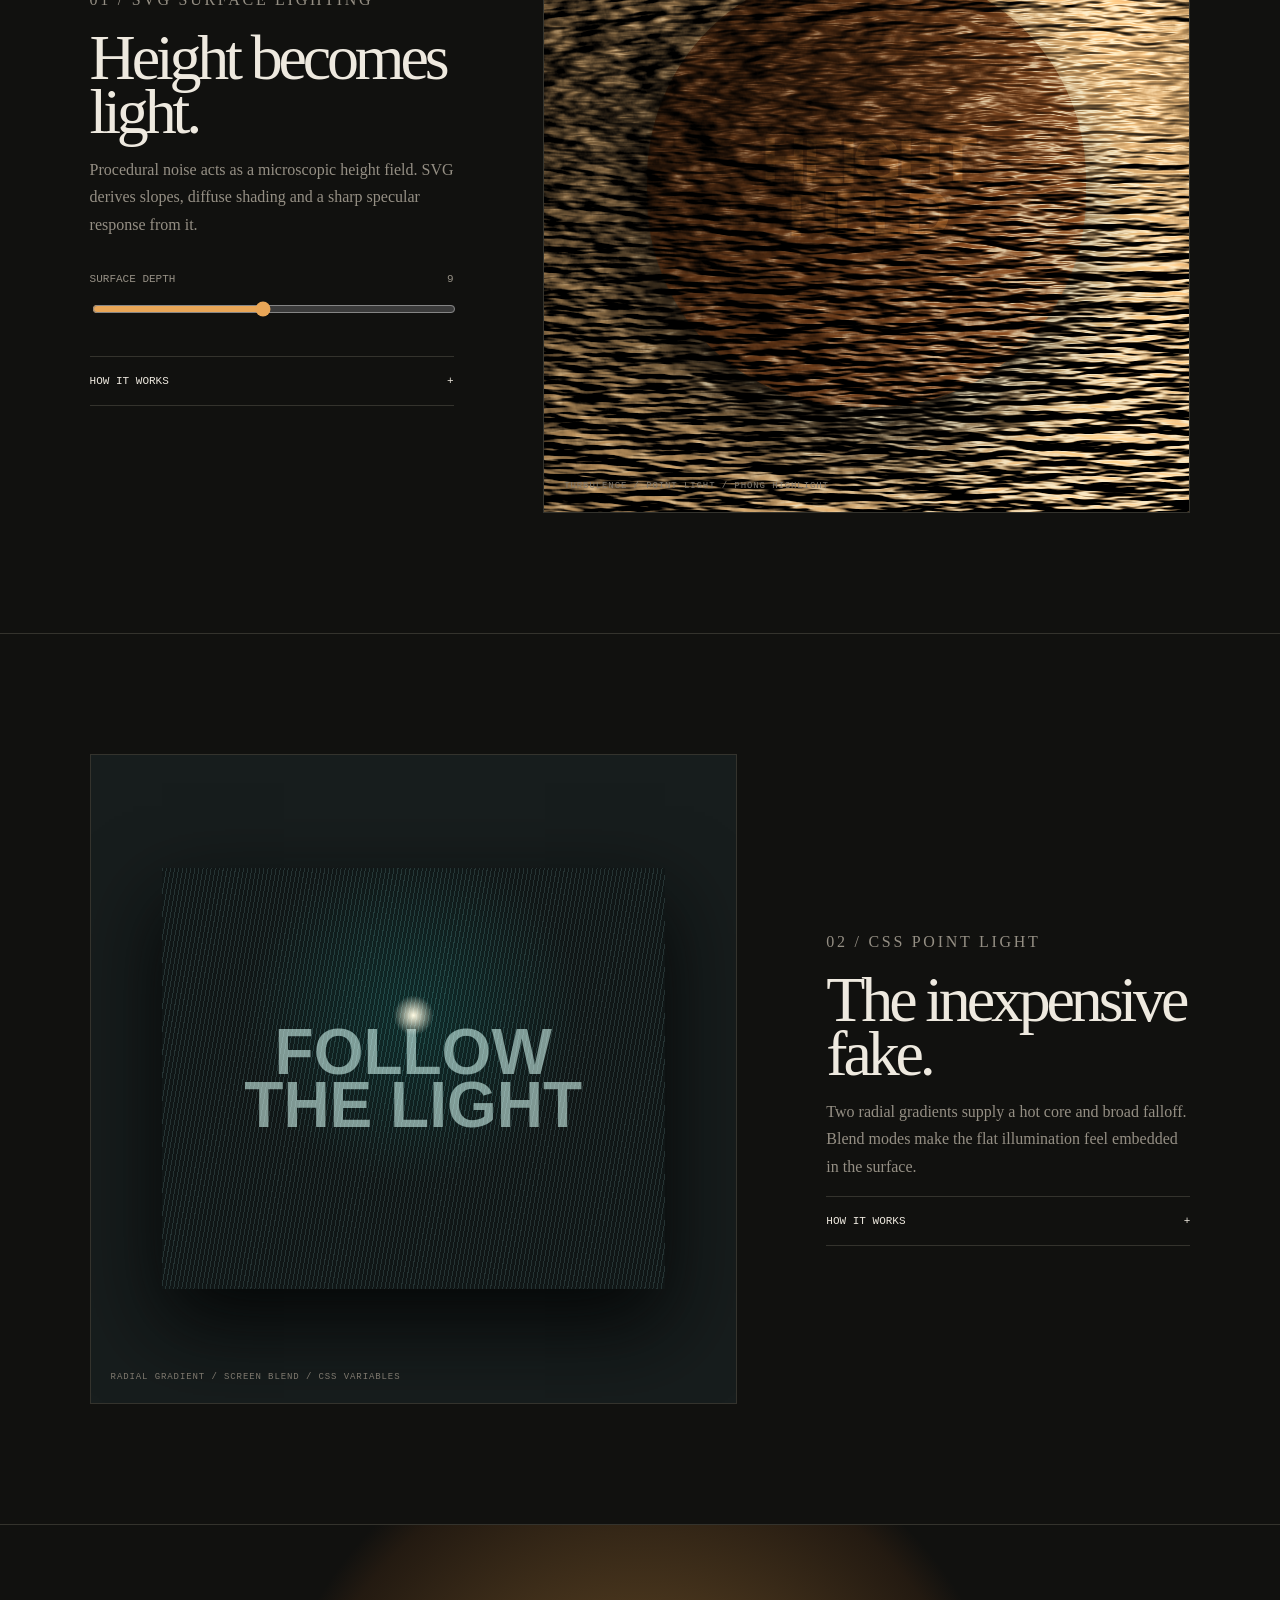
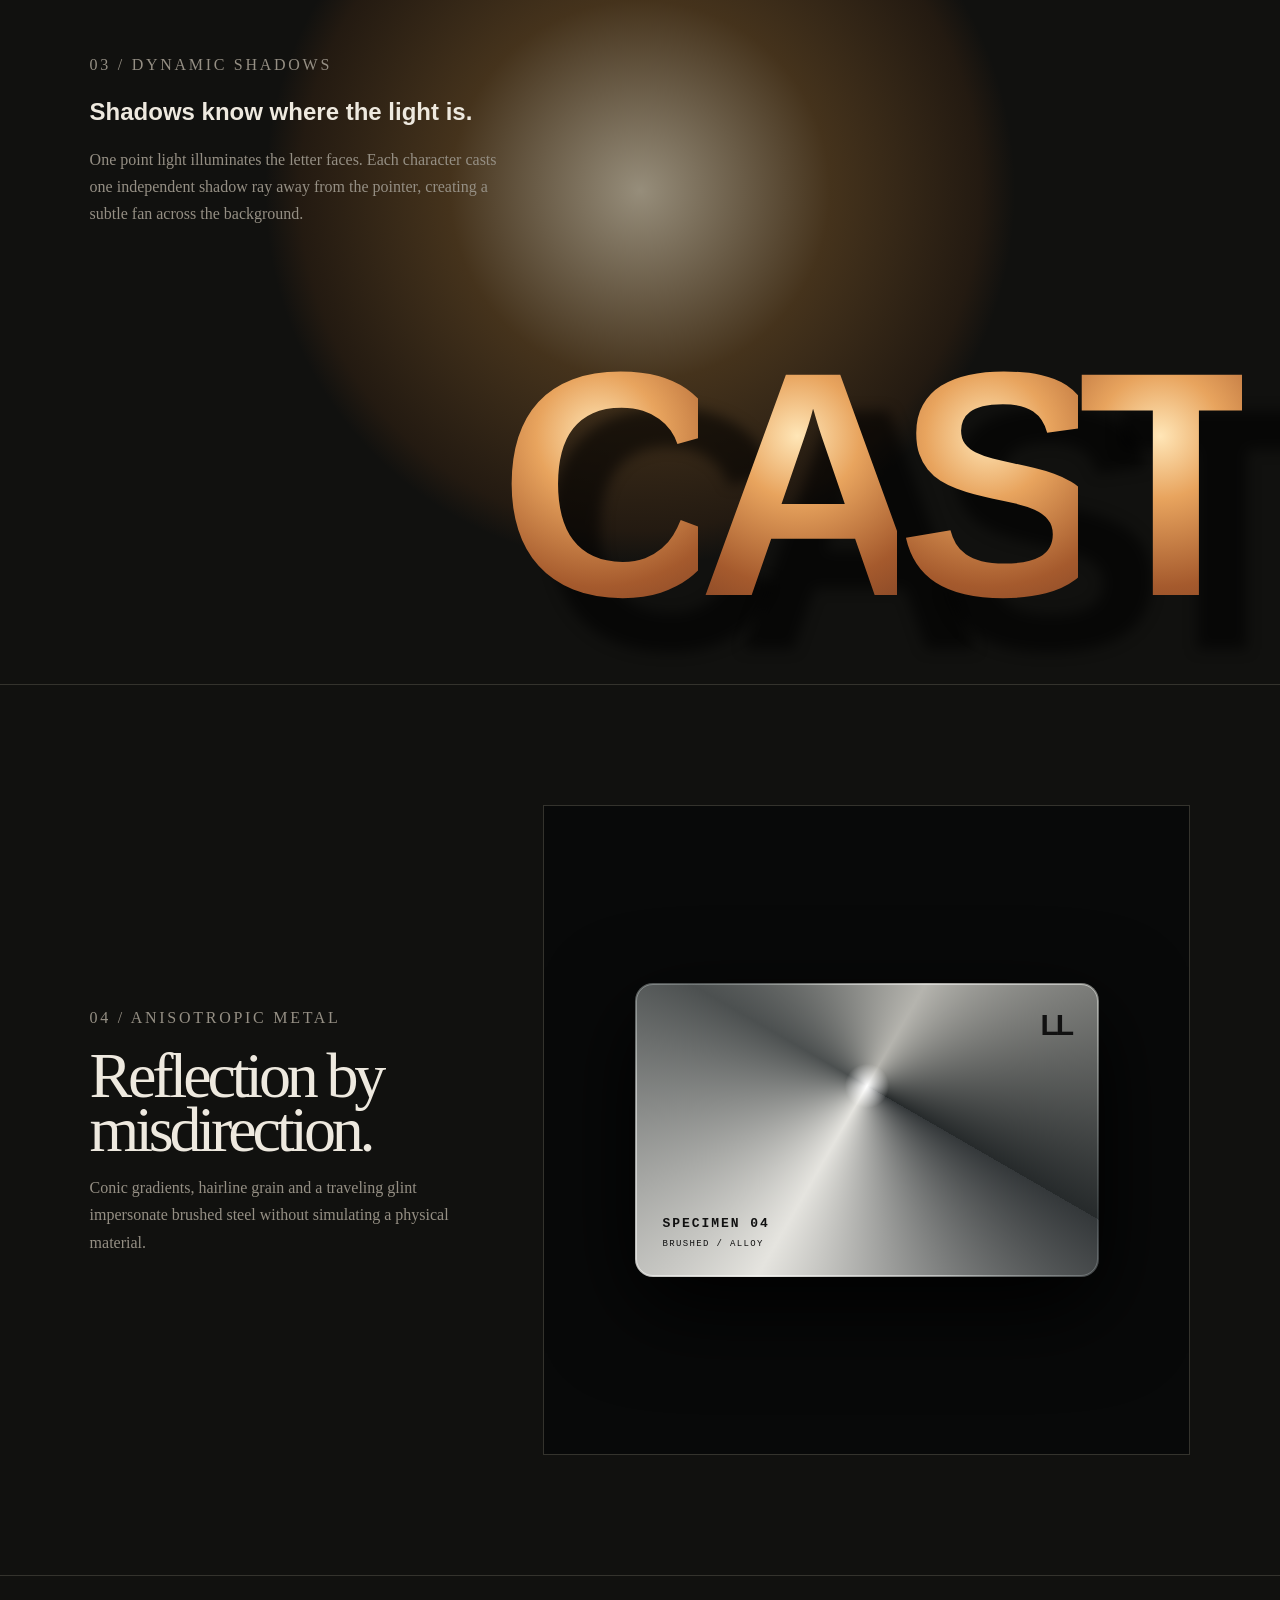
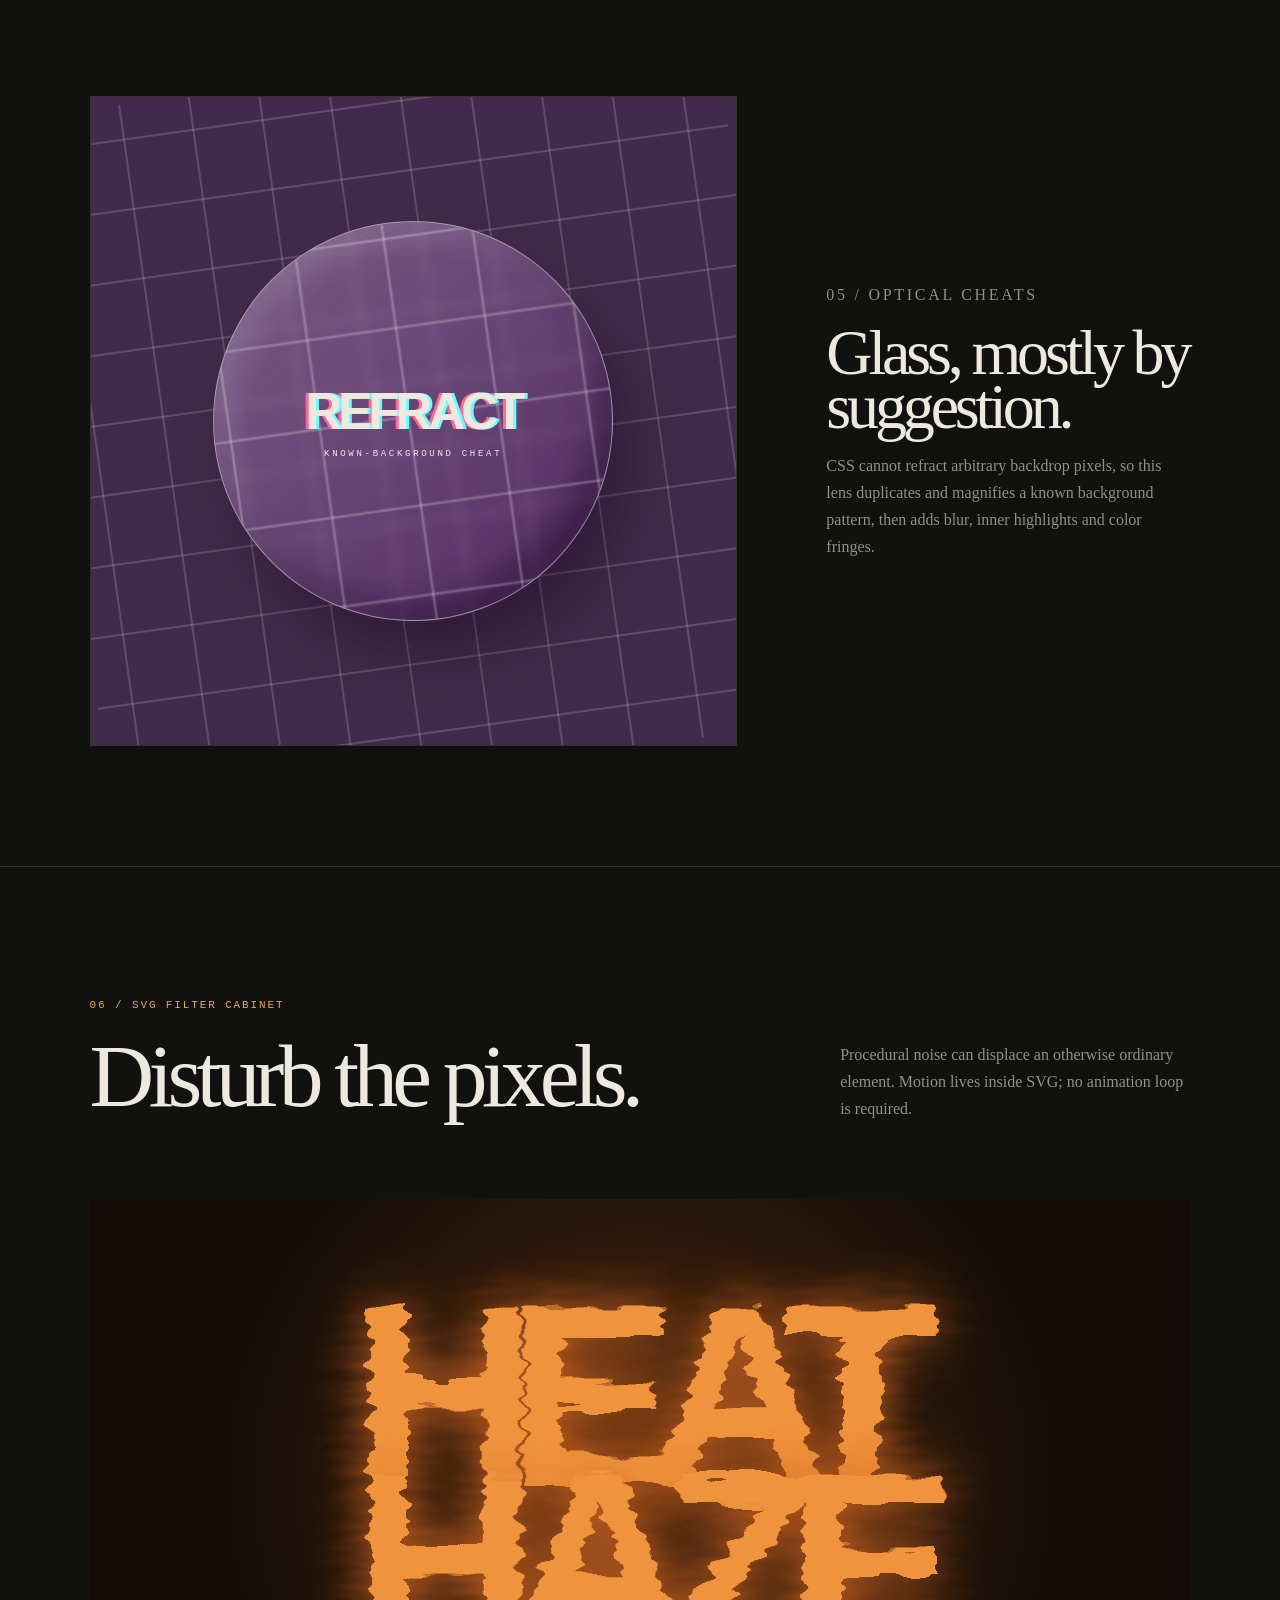
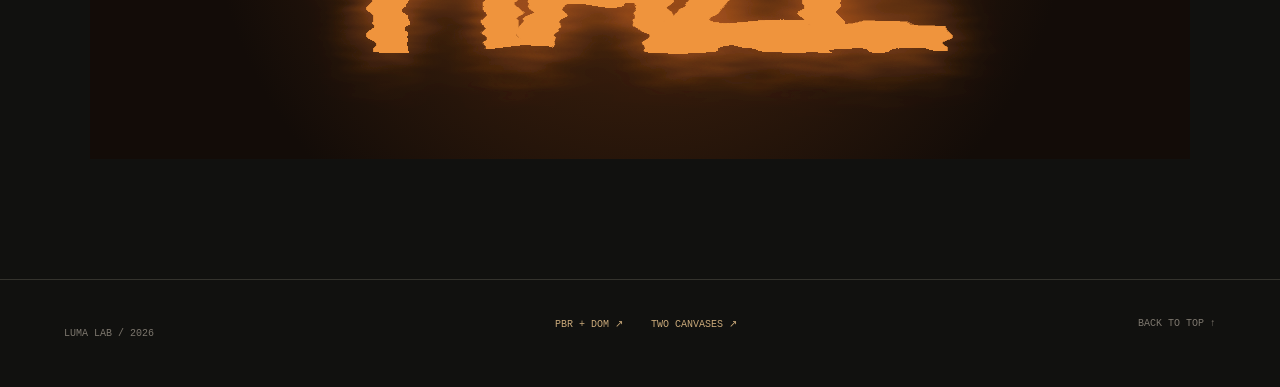
==== commit d0060453: "Link GPU experiments from main page" ====
--- a/index.html
+++ b/index.html
@@ -139,6 +139,13 @@
     </section>
   </main>
 
-  <footer><p>LUMA LAB / 2026</p><p>HTML + CSS + SVG + 2.8 KB OF INTENT</p><a href="#top">BACK TO TOP ↑</a></footer>
+  <footer>
+    <p>LUMA LAB / 2026</p>
+    <div class="footer-labs" aria-label="GPU experiments">
+      <a href="pbr.html">PBR + DOM ↗</a>
+      <a href="multi.html">TWO CANVASES ↗</a>
+    </div>
+    <a href="#top">BACK TO TOP ↑</a>
+  </footer>
 </body>
 </html>
--- a/overrides.css
+++ b/overrides.css
@@ -88,3 +88,17 @@
   position: relative;
   z-index: 1;
 }
+
+.footer-labs {
+  display: flex;
+  gap: 28px;
+}
+
+.footer-labs a {
+  color: #c8a879;
+}
+
+.footer-labs a:hover,
+.footer-labs a:focus-visible {
+  color: #fff0d5;
+}
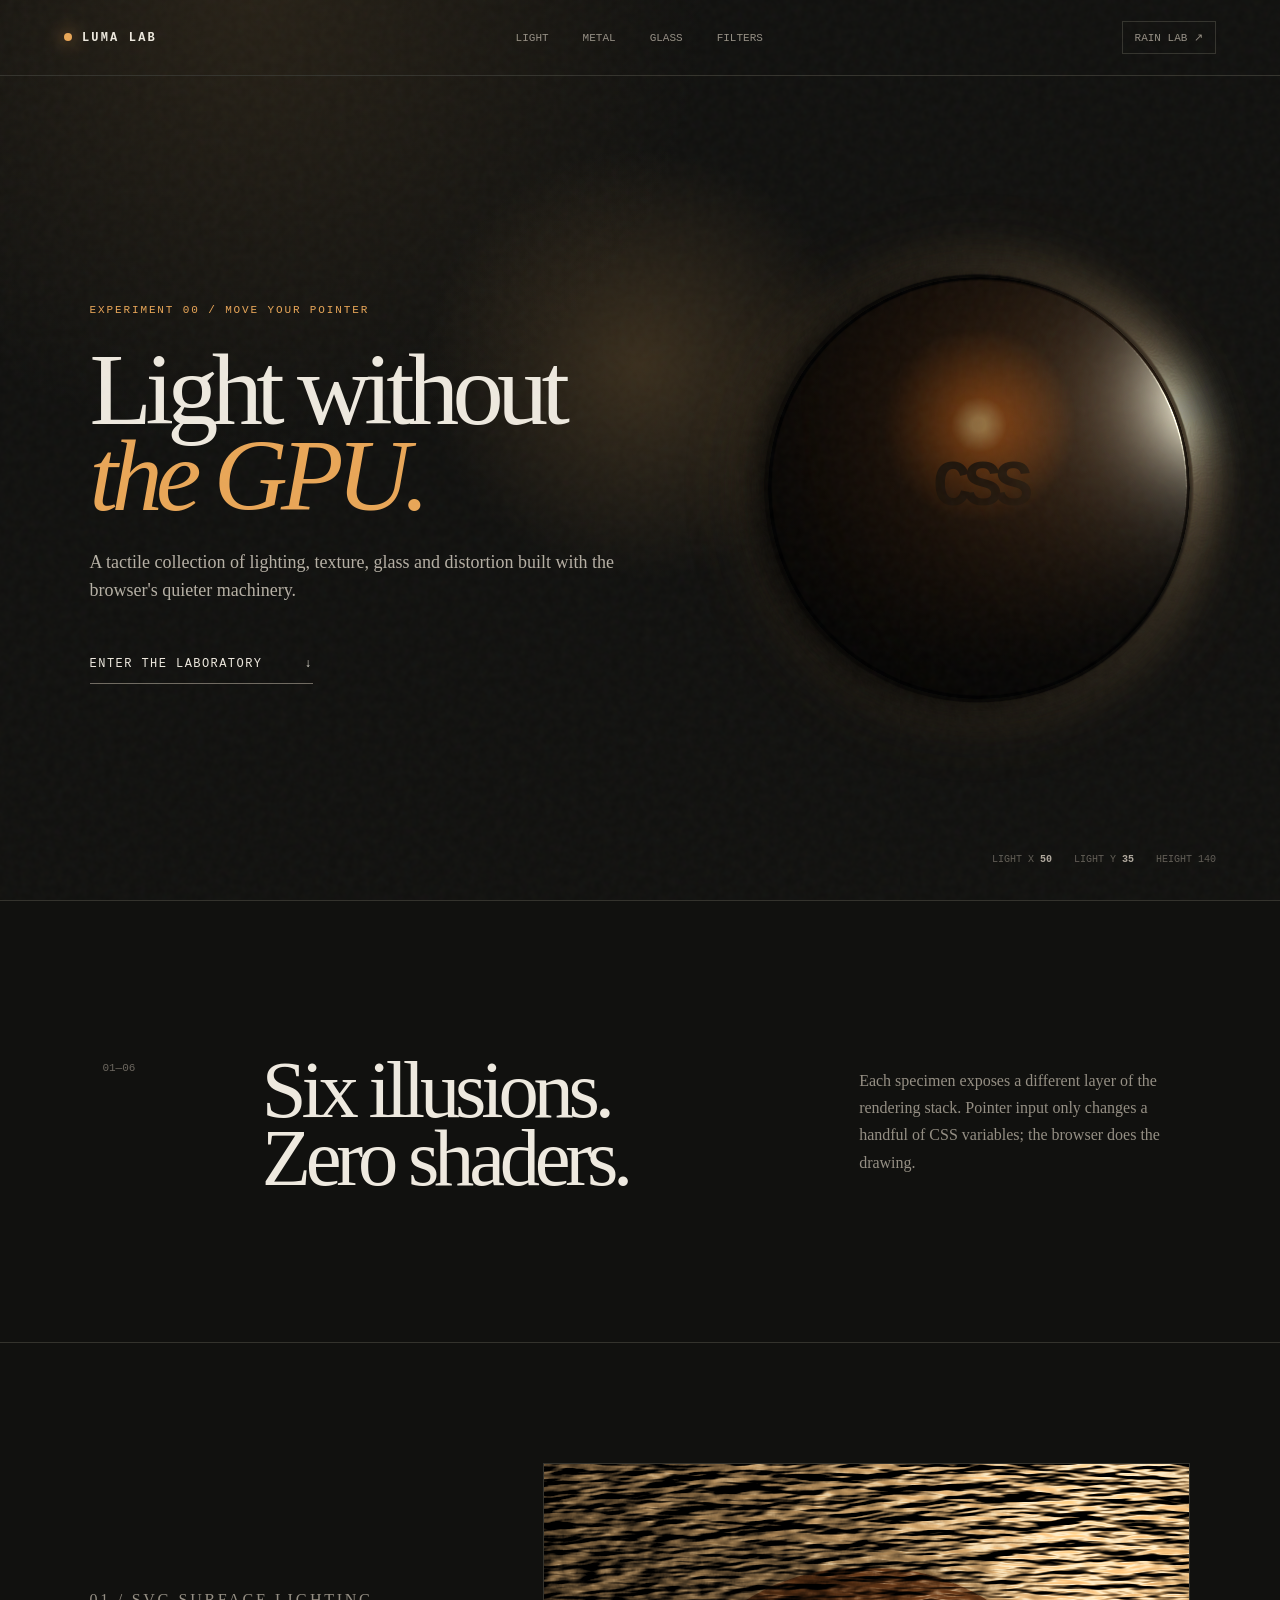
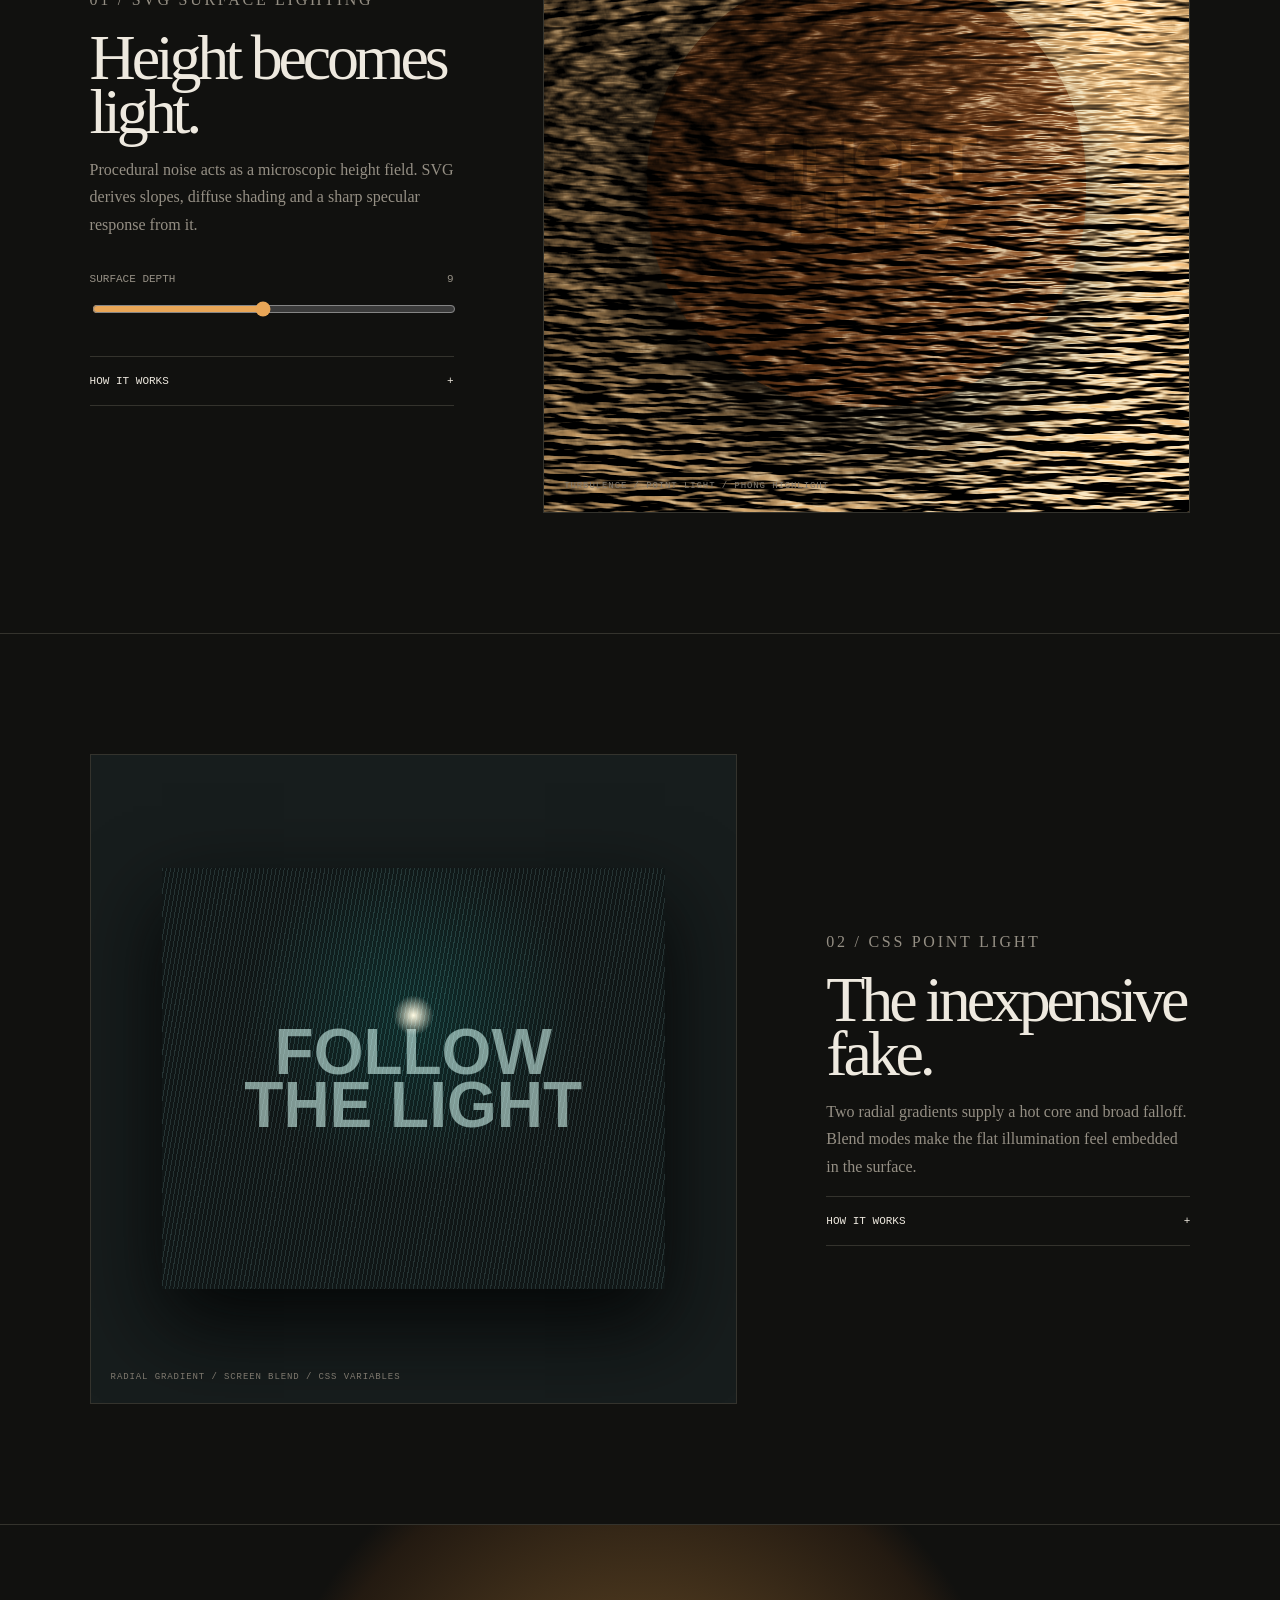
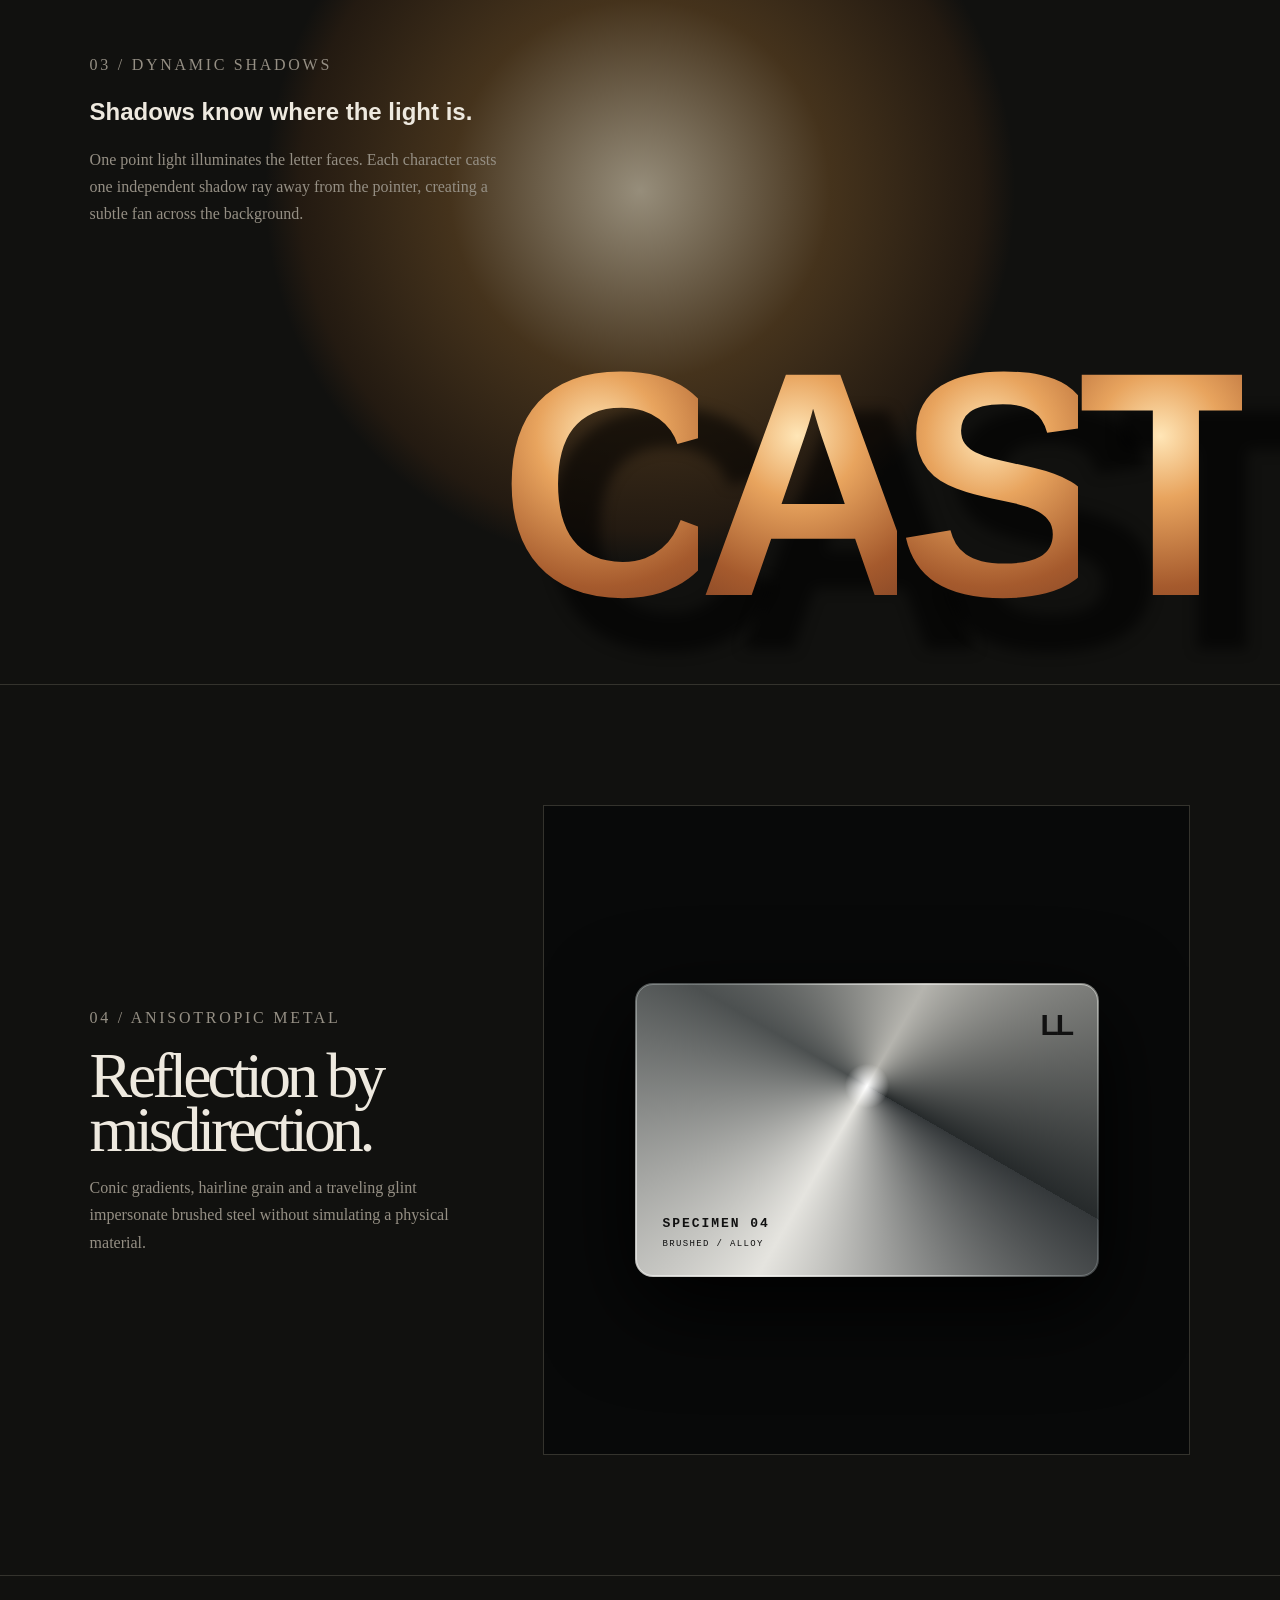
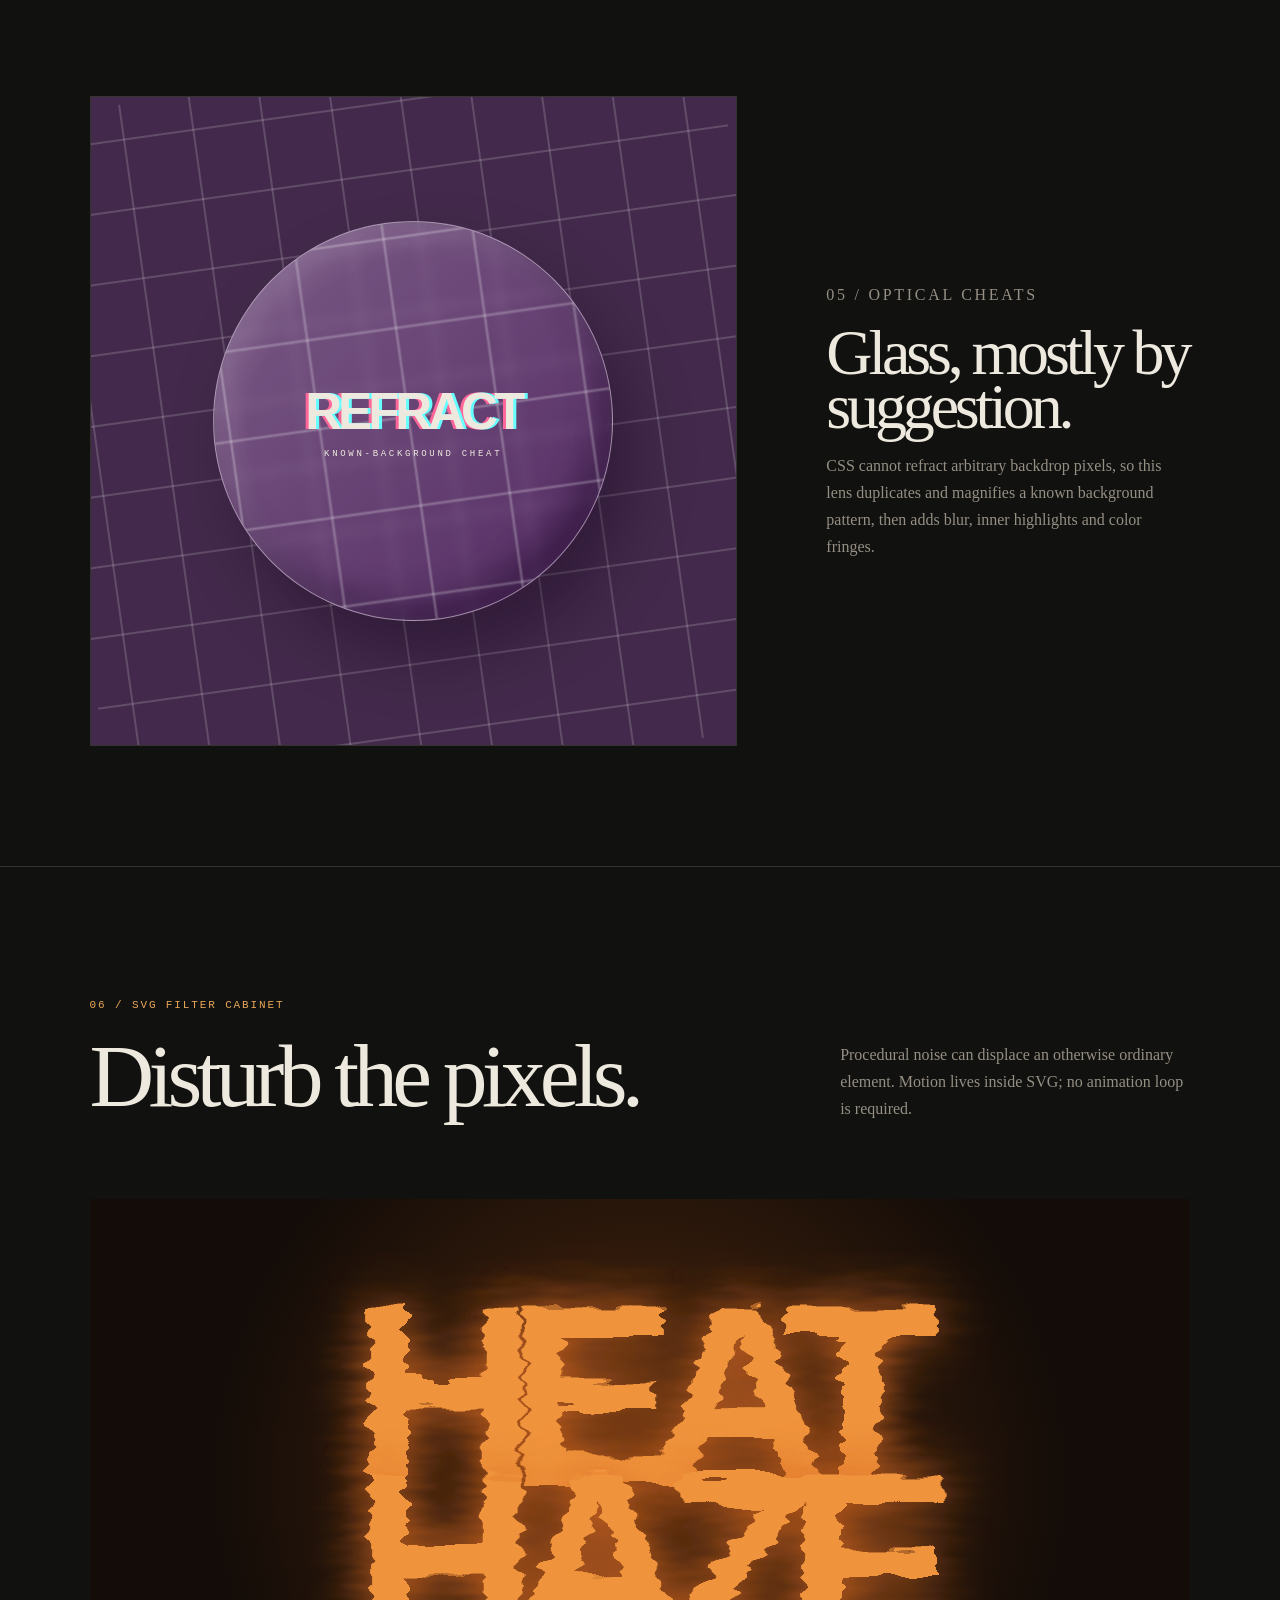
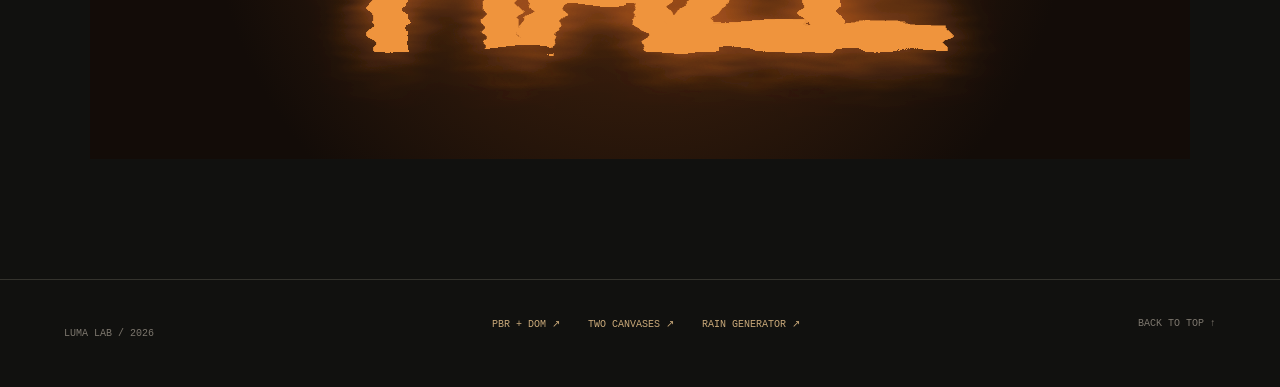
==== commit 059722f3: "Add configurable SVG rain and snow" ====
--- a/index.html
+++ b/index.html
@@ -48,7 +48,7 @@
   <header class="site-header">
     <a class="brand" href="#top" aria-label="Luma Lab home"><span class="brand-dot"></span>LUMA LAB</a>
     <nav aria-label="Exhibits"><a href="#light">Light</a><a href="#metal">Metal</a><a href="#glass">Glass</a><a href="#filters">Filters</a></nav>
-    <a class="motion-toggle" href="pbr.html">WebGL lab ↗</a>
+    <a class="motion-toggle" href="rain.html">Rain lab ↗</a>
   </header>
 
   <main id="top">
@@ -144,6 +144,7 @@
     <div class="footer-labs" aria-label="GPU experiments">
       <a href="pbr.html">PBR + DOM ↗</a>
       <a href="multi.html">TWO CANVASES ↗</a>
+      <a href="rain.html">RAIN GENERATOR ↗</a>
     </div>
     <a href="#top">BACK TO TOP ↑</a>
   </footer>
